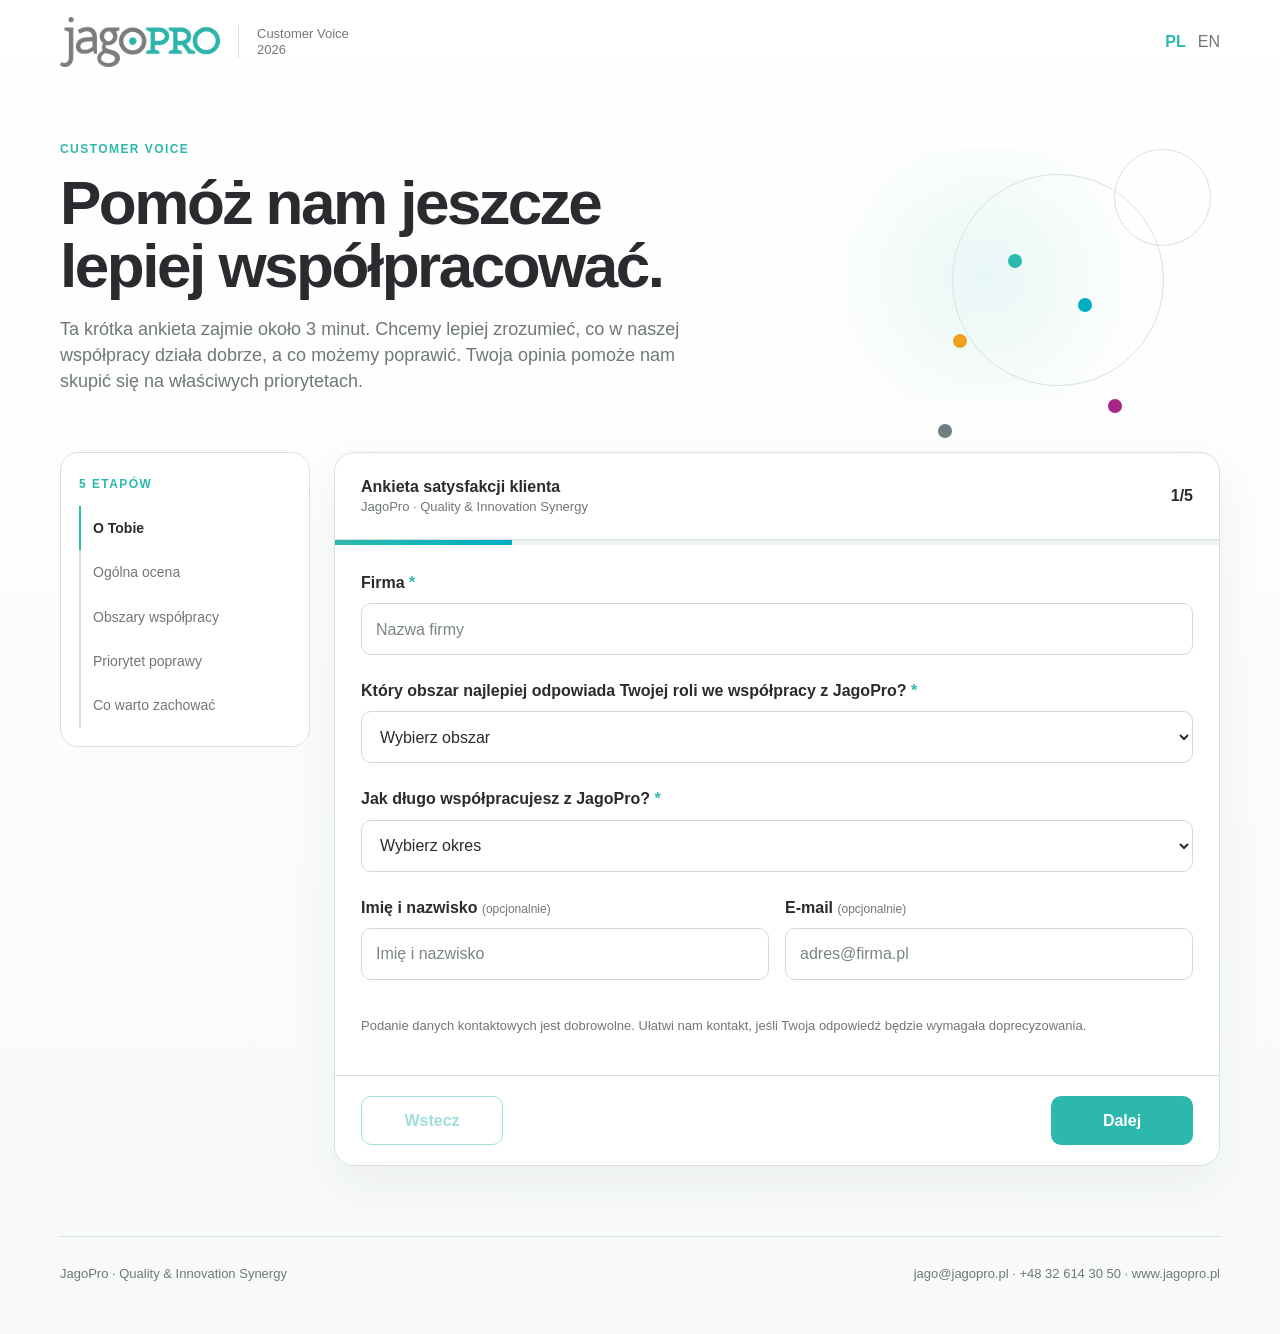
==== pl.html @ 93c405b4 "Refresh Polish survey navigation" ====
<!doctype html>
<html lang="pl">
<head>
  <meta charset="utf-8">
  <meta name="viewport" content="width=device-width,initial-scale=1">
  <meta name="theme-color" content="#ffffff">
  <title>JagoPro — Ankieta satysfakcji klienta</title>
  <link rel="stylesheet" href="assets/styles.css?v=2026.4">
  <link rel="stylesheet" href="assets/refinements.css?v=2026.7">
</head>
<body data-lang="pl">
<header>
  <div class="shell topbar">
    <div class="brand">
      <img class="logo" src="assets/jagopro-logo.png" alt="JagoPro">
      <div class="brandline"></div>
      <div class="brandcopy">Customer Voice<br>2026</div>
    </div>
    <nav class="lang"><a class="active" href="pl.html">PL</a><a href="en.html">EN</a></nav>
  </div>
</header>

<main class="shell">
  <section class="hero">
    <div>
      <span class="eyebrow">Customer Voice</span>
      <h1>Pomóż nam jeszcze lepiej współpracować.</h1>
      <p>Ta krótka ankieta zajmie około 3 minut. Chcemy lepiej zrozumieć, co w naszej współpracy działa dobrze, a co możemy poprawić. Twoja opinia pomoże nam skupić się na właściwych priorytetach.</p>
    </div>
    <div class="molecule"><span class="dot" style="right:42%;top:42%"></span></div>
  </section>

  <section class="survey-layout">
    <aside class="steps">
      <span class="eyebrow">5 etapów</span>
      <ol>
        <li class="active">O Tobie</li>
        <li>Ogólna ocena</li>
        <li>Obszary współpracy</li>
        <li>Priorytet poprawy</li>
        <li>Co warto zachować</li>
      </ol>
    </aside>

    <div class="card">
      <div id="form-body-wrap">
        <div class="card-head">
          <div><b>Ankieta satysfakcji klienta</b><div class="hint">JagoPro · Quality &amp; Innovation Synergy</div></div>
          <b id="step-count">1/5</b>
        </div>
        <div class="progress"><span id="progress-fill"></span></div>

        <form id="feedback-form">
          <div class="form-body">
            <section class="section active">
              <div class="question">
                <label class="q-label" for="company">Firma <span class="required">*</span></label>
                <input id="company" name="company" type="text" autocomplete="organization" placeholder="Nazwa firmy" required>
              </div>
              <div class="question">
                <label class="q-label" for="role">Który obszar najlepiej odpowiada Twojej roli we współpracy z JagoPro? <span class="required">*</span></label>
                <select id="role" name="role" required>
                  <option value="">Wybierz obszar</option>
                  <option value="procurement">Zakupy</option>
                  <option value="rd">R&amp;D / Rozwój produktu</option>
                  <option value="quality">Jakość / Regulatory</option>
                  <option value="supply">Łańcuch dostaw / Logistyka</option>
                  <option value="sales">Sprzedaż / Marketing / Marka</option>
                  <option value="management">Zarząd / Kadra zarządzająca</option>
                  <option value="other">Inny obszar</option>
                </select>
              </div>
              <div class="question">
                <label class="q-label" for="cooperation">Jak długo współpracujesz z JagoPro? <span class="required">*</span></label>
                <select id="cooperation" name="cooperation" required>
                  <option value="">Wybierz okres</option>
                  <option value="lt1">Krócej niż rok</option>
                  <option value="1to3">1–3 lata</option>
                  <option value="3to5">3–5 lat</option>
                  <option value="gt5">Ponad 5 lat</option>
                </select>
              </div>
              <div class="grid-2">
                <div class="question">
                  <label class="q-label" for="name">Imię i nazwisko <span class="optional">(opcjonalnie)</span></label>
                  <input id="name" name="name" type="text" autocomplete="name" placeholder="Imię i nazwisko">
                </div>
                <div class="question">
                  <label class="q-label" for="email">E-mail <span class="optional">(opcjonalnie)</span></label>
                  <input id="email" name="email" type="email" autocomplete="email" placeholder="adres@firma.pl">
                </div>
              </div>
              <p class="privacy-note">Podanie danych kontaktowych jest dobrowolne. Ułatwi nam kontakt, jeśli Twoja odpowiedź będzie wymagała doprecyzowania.</p>
            </section>

            <section class="section">
              <div class="question">
                <span class="q-label">Na ile prawdopodobne jest, że polecisz JagoPro jako partnera w zakresie produkcji kontraktowej? <span class="required">*</span></span>
                <div id="nps-grid" class="nps-grid"></div>
                <div class="nps-legend"><span>Zdecydowanie nie</span><span>Zdecydowanie tak</span></div>
              </div>
              <div class="question">
                <label class="q-label" for="nps_reason">Co miało największy wpływ na tę ocenę? <span class="optional">(opcjonalnie)</span></label>
                <textarea id="nps_reason" name="nps_reason" placeholder="Krótka odpowiedź w zupełności wystarczy."></textarea>
              </div>
              <div class="question">
                <span class="q-label">Jak ogólnie oceniasz współpracę z JagoPro? <span class="required">*</span></span>
                <div id="overall-grid" class="scale5 survey-choice-stack"></div>
              </div>
              <div class="question">
                <span class="q-label">Jak JagoPro wypada na tle innych producentów lub dostawców, z którymi współpracujesz? <span class="required">*</span></span>
                <div id="competitor-grid" class="choice-grid survey-choice-stack"></div>
              </div>
            </section>

            <section class="section" data-matrix="true">
              <div class="question">
                <span class="q-label">Jak oceniasz JagoPro w poniższych obszarach? <span class="required">*</span></span>
                <span class="hint matrix-help">Oceń każdy obszar w skali od 5 do 1: 5 oznacza „bardzo dobrze”, 3 „neutralnie”, a 1 „bardzo źle”. Jeśli dany obszar nie dotyczy Twojej współpracy z JagoPro lub nie masz wystarczającego doświadczenia, wybierz „—”.</span>
                <div class="matrix-wrap">
                  <table class="matrix survey-matrix">
                    <thead><tr><th>Obszar</th><th>5</th><th>4</th><th>3</th><th>2</th><th>1</th><th class="matrix-na-head"></th></tr></thead>
                    <tbody id="matrix-body"></tbody>
                  </table>
                </div>
              </div>
            </section>

            <section class="section">
              <div class="question">
                <label class="q-label" for="improvement_priority">Jeśli mielibyśmy poprawić tylko jeden element współpracy, który obszar powinien być naszym priorytetem? <span class="required">*</span></label>
                <select id="improvement_priority" name="improvement_priority" required>
                  <option value="">Wybierz obszar</option>
                  <option value="quality">Jakość i powtarzalność produktów</option>
                  <option value="delivery">Terminowość i przewidywalność realizacji</option>
                  <option value="communication">Szybkość i jakość komunikacji</option>
                  <option value="proactive">Proaktywne informowanie o zmianach i ryzykach</option>
                  <option value="technical">Kompetencje techniczne i jakość doradztwa</option>
                  <option value="flexibility">Elastyczność i szybkość reagowania</option>
                  <option value="development">Współpraca przy rozwoju i wdrażaniu produktów</option>
                  <option value="complaints">Rozwiązywanie problemów i obsługa reklamacji</option>
                  <option value="other">Inny obszar</option>
                </select>
              </div>
              <div class="question">
                <label class="q-label" for="improvement_reason">Co w tym obszarze powinniśmy zrobić lepiej? <span class="optional">(opcjonalnie)</span></label>
                <textarea id="improvement_reason" name="improvement_reason" placeholder="Jeśli możesz, podaj konkretny przykład lub krótko opisz zmianę, która byłaby dla Ciebie najbardziej wartościowa."></textarea>
              </div>
            </section>

            <section class="section">
              <div class="question">
                <label class="q-label" for="keep_comment">Co w naszej współpracy działa szczególnie dobrze i warto to zachować? <span class="optional">(opcjonalnie)</span></label>
                <textarea id="keep_comment" name="keep_comment" placeholder="Co cenisz najbardziej we współpracy z JagoPro?"></textarea>
              </div>
              <div class="question">
                <label class="q-label" for="additional_comment">Czy jest jeszcze coś, czym chcesz się z nami podzielić? <span class="optional">(opcjonalnie)</span></label>
                <textarea id="additional_comment" name="additional_comment" placeholder="Dodatkowa uwaga, sugestia lub kontekst dotyczący współpracy z JagoPro."></textarea>
              </div>
            </section>
          </div>

          <div id="validation" class="validation"></div>
          <div class="form-actions">
            <button id="prev-btn" class="btn btn-secondary" type="button">Wstecz</button>
            <button id="next-btn" class="btn btn-primary" type="button">Dalej</button>
          </div>
        </form>
      </div>

      <div id="success" class="success"><div><div class="success-mark">✓</div><h2>Dziękujemy za poświęcony czas.</h2><p>Twoja opinia pomoże nam jeszcze lepiej odpowiadać na potrzeby klientów.</p></div></div>
    </div>
  </section>
</main>

<footer class="shell footer"><span>JagoPro · Quality &amp; Innovation Synergy</span><span>jago@jagopro.pl · +48 32 614 30 50 · www.jagopro.pl</span></footer>

<script>
document.getElementById('nps-grid').innerHTML=[...Array(11).keys()].map(v=>`<div class="nps-option"><input id="nps${v}" type="radio" name="nps" value="${v}" ${v===0?'required':''}><label for="nps${v}">${v}</label></div>`).join('');
const overallLabels={5:'bardzo dobrze',4:'raczej dobrze',3:'neutralnie',2:'raczej źle',1:'bardzo źle'};
document.getElementById('overall-grid').innerHTML=[5,4,3,2,1].map((v,i)=>`<div class="choice"><input id="overall${v}" type="radio" name="overall" value="${v}" ${i===0?'required':''}><label for="overall${v}">${v} · ${overallLabels[v]}</label></div>`).join('');
const ds=[['quality','Jakość i powtarzalność produktów'],['delivery','Terminowość i przewidywalność realizacji'],['communication','Szybkość i jakość komunikacji'],['proactive','Proaktywne informowanie o zmianach i ryzykach'],['technical','Kompetencje techniczne i jakość doradztwa'],['flexibility','Elastyczność i szybkość reagowania'],['development','Współpraca przy rozwoju i wdrażaniu produktów'],['complaints','Rozwiązywanie problemów i obsługa reklamacji']];
document.getElementById('matrix-body').innerHTML=ds.map(([k,l])=>`<tr><td>${l}</td>${[5,4,3,2,1,'na'].map(v=>`<td class="${v==='na'?'matrix-na-cell':''}"><input class="matrix-radio" id="${k}-${v}" type="radio" name="${k}" value="${v}"><label for="${k}-${v}" ${v==='na'?'title="Nie mogę ocenić"':''}>${v==='na'?'—':v}</label></td>`).join('')}</tr>`).join('');
const cp=[['5','Zdecydowanie lepiej'],['4','Raczej lepiej'],['3','Porównywalnie'],['2','Raczej gorzej'],['1','Zdecydowanie gorzej'],['na','Nie mogę rzetelnie porównać']];
document.getElementById('competitor-grid').innerHTML=cp.map(([v,l],i)=>`<div class="choice ${v==='na'?'neutral-choice':''}"><input id="cmp${v}" type="radio" name="competitor" value="${v}" ${i===0?'required':''}><label for="cmp${v}">${l}</label></div>`).join('');
</script>
<script src="assets/config.js?v=2026.4"></script>
<script src="assets/survey.js?v=2026.10"></script>
</body>
</html>
---- assets/styles.css ----
:root{--t:#2db8ad;--c:#00aec4;--g:#2a2b2e;--m:#70767a;--l:#d7e2e0;--bg:#f7faf9;--w:#fff;--red:#c84c4c;--amber:#c58b24}*{box-sizing:border-box}body{margin:0;font-family:Aptos,"Segoe UI",Arial,sans-serif;color:var(--g);background:linear-gradient(180deg,#fff 0,#f7faf9 100%);line-height:1.45}.shell{width:min(1160px,calc(100% - 40px));margin:auto}.topbar,.admin-top .topbar{height:84px;display:flex;align-items:center;justify-content:space-between}.brand{display:flex;align-items:center;gap:18px}.logo{width:160px;height:auto}.brandline{width:1px;height:32px;background:var(--l)}.brandcopy{font-size:13px;color:var(--m);line-height:1.2}.lang a,.toolbar button,.toolbar select,.btn{font:inherit}.lang a{color:var(--m);text-decoration:none;margin-left:12px}.lang a.active{color:var(--t);font-weight:700}.hero{padding:52px 0 28px;display:grid;grid-template-columns:1.15fr .85fr;gap:52px;align-items:center}.eyebrow{font-size:12px;letter-spacing:.12em;text-transform:uppercase;font-weight:700;color:var(--t)}h1{font-size:clamp(36px,5vw,62px);line-height:1.02;margin:12px 0 18px;letter-spacing:-.04em}h2{font-size:28px;margin:0 0 10px}h3{margin:0;font-size:18px}.hero p,.analytics-head p{font-size:18px;color:var(--m);max-width:700px}.molecule{min-height:250px;position:relative;background:radial-gradient(circle at 50% 50%,rgba(45,184,173,.1),transparent 58%)}.molecule:before,.molecule:after{content:"";position:absolute;border:1px solid var(--l);border-radius:50%}.molecule:before{width:210px;height:210px;right:12%;top:10%}.molecule:after{width:95px;height:95px;right:2%;top:0}.dot{position:absolute;width:14px;height:14px;border-radius:50%;background:var(--t);box-shadow:70px 44px 0 var(--c),-55px 80px 0 #f1a01e,100px 145px 0 #a72587,-70px 170px 0 #6e7f82}.survey-layout{display:grid;grid-template-columns:250px 1fr;gap:24px;align-items:start;padding:12px 0 70px}.steps{position:sticky;top:20px;background:#fff;border:1px solid var(--l);border-radius:18px;padding:18px}.steps ol{list-style:none;padding:0;margin:12px 0 0}.steps li{padding:12px;border-left:2px solid var(--l);color:var(--m);font-size:14px}.steps li.active{border-color:var(--t);color:var(--g);font-weight:700}.steps li.done{color:var(--t)}.card{background:#fff;border:1px solid var(--l);border-radius:20px;box-shadow:0 18px 50px rgba(42,43,46,.06);overflow:hidden}.card-head{padding:22px 26px;border-bottom:1px solid var(--l);display:flex;align-items:center;justify-content:space-between}.progress{height:5px;background:#edf2f1}.progress span{display:block;height:100%;background:linear-gradient(90deg,var(--t),var(--c));transition:.25s}.form-body{padding:26px}.section{display:none}.section.active{display:block}.question{margin:0 0 24px}.q-label{display:block;font-weight:700;margin-bottom:9px}.hint,.privacy-note{display:block;color:var(--m);font-size:13px}.required{color:var(--t)}input[type=text],input[type=email],select,textarea{width:100%;padding:13px 14px;border:1px solid #cfdad8;border-radius:10px;background:#fff;color:var(--g);font:inherit}textarea{min-height:105px;resize:vertical}input:focus,select:focus,textarea:focus{outline:2px solid rgba(45,184,173,.18);border-color:var(--t)}.choice-grid,.scale5{display:grid;grid-template-columns:repeat(2,minmax(0,1fr));gap:9px}.choice input,.nps-option input,.matrix-radio{position:absolute;opacity:0;pointer-events:none}.choice label,.nps-option label{display:block;border:1px solid var(--l);border-radius:10px;padding:11px 12px;cursor:pointer}.choice input:checked+label,.nps-option input:checked+label{border-color:var(--t);background:#effaf8;color:#176b65;font-weight:700}.nps-grid{display:grid;grid-template-columns:repeat(11,1fr);gap:6px}.nps-option label{text-align:center;padding:10px 3px}.nps-legend{display:flex;justify-content:space-between;color:var(--m);font-size:12px;margin-top:7px}.matrix-wrap{overflow-x:auto;border:1px solid var(--l);border-radius:12px}.matrix{width:100%;border-collapse:collapse;min-width:700px}.matrix th,.matrix td{border-bottom:1px solid #e8efee;padding:10px;text-align:center}.matrix th:first-child,.matrix td:first-child{text-align:left}.matrix tr:last-child td{border-bottom:0}.matrix-radio+label{display:inline-grid;place-items:center;width:34px;height:34px;border-radius:50%;border:1px solid var(--l);cursor:pointer}.matrix-radio:checked+label{background:var(--t);border-color:var(--t);color:#fff}.form-actions{display:flex;justify-content:space-between;padding:20px 26px;border-top:1px solid var(--l)}.btn{border:0;border-radius:10px;padding:12px 20px;cursor:pointer}.btn-primary{background:var(--t);color:#fff;font-weight:700}.btn-secondary{background:#f1f5f4;color:var(--g)}.btn:disabled{opacity:.45;cursor:not-allowed}.validation{display:none;margin:0 26px 16px;color:#9d3131;background:#fff1f1;padding:10px 12px;border-radius:9px}.validation.show{display:block}.success{display:none;min-height:420px;place-items:center;text-align:center;padding:30px}.success.active{display:grid}.success-mark{width:58px;height:58px;border-radius:50%;display:grid;place-items:center;background:#e6f8f5;color:var(--t);font-size:30px;font-weight:700;margin:0 auto 15px}.grid-2{display:grid;grid-template-columns:1fr 1fr;gap:16px}.footer{display:flex;justify-content:space-between;color:var(--m);font-size:13px;padding:28px 0 50px;border-top:1px solid var(--l)}.admin-body{background:#f4f7f6}.admin-top{background:#fff;border-bottom:1px solid var(--l)}.admin-badge{font-size:11px;letter-spacing:.1em;color:var(--m);border:1px solid var(--l);padding:7px 9px;border-radius:999px}.analytics-main{padding:34px 0 60px}.analytics-head{display:flex;justify-content:space-between;gap:24px;align-items:end}.analytics-head h1{font-size:44px;margin:8px 0}.toolbar{display:flex;gap:8px;flex-wrap:wrap}.toolbar button,.toolbar select{border:1px solid var(--l);background:#fff;padding:10px 12px;border-radius:9px;color:var(--g)}.demo-strip{margin:20px 0 14px;background:#eaf8f6;border:1px solid #c7ebe6;padding:11px 14px;border-radius:10px;display:flex;justify-content:space-between;color:#35605c;font-size:13px}.kpi-grid{display:grid;grid-template-columns:repeat(4,1fr);gap:14px}.panel{background:#fff;border:1px solid var(--l);border-radius:15px;overflow:hidden}.kpi{padding:18px}.kpi-label,.kpi-sub{color:var(--m);font-size:12px}.kpi-value{font-size:36px;font-weight:700;margin:4px 0}.analytics-grid,.full-grid{display:grid;grid-template-columns:1.35fr .65fr;gap:14px;margin-top:14px}.full-grid{grid-template-columns:1fr 1fr}.panel-head{padding:15px 17px;border-bottom:1px solid var(--l);display:flex;justify-content:space-between;gap:12px}.panel-head span{font-size:11px;color:var(--m)}.panel-body{padding:16px}.driver-row{display:grid;grid-template-columns:minmax(170px,1.6fr) 2fr 45px 70px;gap:10px;align-items:center;margin:11px 0;font-size:13px}.bar{height:7px;background:#edf2f1;border-radius:99px;overflow:hidden}.bar span{display:block;height:100%;background:var(--t)}.driver-score{font-weight:700}.priority{font-size:11px;color:#55706d}.priority.medium{color:#9c6a15}.priority.high{color:#a13b3b;font-weight:700}.nps-stack{display:grid;grid-template-columns:var(--detractors,33%) var(--passives,34%) var(--promoters,33%);height:36px;border-radius:9px;overflow:hidden;color:#fff;font-size:11px;font-weight:700;text-align:center;line-height:36px}.nps-d{background:#c65a5a}.nps-p{background:#9aa5a3}.nps-r{background:var(--t)}.nps-legend-admin{display:flex;justify-content:space-between;font-size:10px;color:var(--m);margin:7px 0 18px}.role-row,.alert-top,.comment-top{display:flex;align-items:center;gap:9px}.role-row{padding:9px 0;border-bottom:1px solid #edf2f1}.role-row span{flex:1}.role-row small{color:var(--m)}.alert-item,.comment-item{padding:11px 0;border-bottom:1px solid #edf2f1}.alert-item p,.comment-item p,.action-item p{margin:5px 0 0;color:#5c6664;font-size:13px}.tag{font-size:10px;padding:3px 6px;border-radius:999px}.tag.red{background:#fff0f0;color:#a13b3b}.tag.gray{background:#f0f3f2;color:#66716f}.action-item{display:grid;grid-template-columns:38px 1fr auto;gap:12px;padding:12px 0;border-bottom:1px solid #edf2f1}.action-num{color:var(--t);font-weight:700}.action-impact{font-size:10px;color:var(--m)}.empty{color:var(--m);font-size:13px;padding:10px 0}@media(max-width:850px){.hero,.survey-layout,.analytics-grid,.full-grid{grid-template-columns:1fr}.molecule{display:none}.steps{position:static}.steps ol{display:flex;overflow:auto}.steps li{min-width:max-content;border-left:0;border-bottom:2px solid var(--l)}.kpi-grid{grid-template-columns:repeat(2,1fr)}.analytics-head{align-items:flex-start;flex-direction:column}.driver-row{grid-template-columns:1.6fr 1fr 40px}.priority{display:none}}@media(max-width:560px){.shell{width:min(100% - 24px,1160px)}.topbar{height:70px}.logo{width:128px}.brandcopy,.brandline{display:none}.hero{padding-top:28px}.choice-grid,.scale5,.grid-2{grid-template-columns:1fr}.nps-grid{grid-template-columns:repeat(6,1fr)}.form-body{padding:20px 16px}.form-actions{padding:16px}.kpi-grid{grid-template-columns:1fr 1fr}.footer{flex-direction:column;gap:8px}.toolbar{width:100%}.toolbar>*{flex:1}.demo-strip{gap:10px;flex-direction:column}}
---- assets/refinements.css ----
/* Survey refinements — Customer Voice 2026.7 */
input[type="text"],
input[type="email"],
select{
  min-height:52px;
}

input[type="text"],
input[type="email"]{
  appearance:none;
  -webkit-appearance:none;
}

input::placeholder,
textarea::placeholder{
  color:#7b8583;
  opacity:1;
}

.survey-choice-stack{
  grid-template-columns:1fr !important;
  gap:9px;
}

.survey-choice-stack .choice label{
  min-height:48px;
  display:flex;
  align-items:center;
  padding:12px 14px;
}

.neutral-choice{
  margin-top:8px;
  padding-top:10px;
  border-top:1px solid #e8efee;
}

.neutral-choice label{
  background:#fafcfc;
  color:#586462;
}

.matrix-help{
  margin-bottom:12px;
  max-width:100%;
  line-height:1.5;
}

.survey-matrix{
  width:100%;
  min-width:760px;
  table-layout:fixed;
}

.survey-matrix th,
.survey-matrix td{
  vertical-align:middle;
}

.survey-matrix th:first-child,
.survey-matrix td:first-child{
  width:47%;
}

.survey-matrix th:nth-child(n+2):nth-child(-n+6),
.survey-matrix td:nth-child(n+2):nth-child(-n+6){
  width:7.4%;
}

.survey-matrix th:last-child,
.survey-matrix td:last-child{
  width:16%;
}

.matrix-na-head{
  font-size:12px;
  line-height:1.2;
  white-space:normal;
}

.matrix-na-cell .matrix-radio + label{
  width:34px;
  min-width:34px;
  height:34px;
  padding:0;
  border-radius:50%;
  font-size:14px;
}

.optional{
  color:var(--m);
  font-size:12px;
  font-weight:400;
}

@media(max-width:560px){
  .survey-choice-stack .choice label{
    min-height:50px;
  }
}
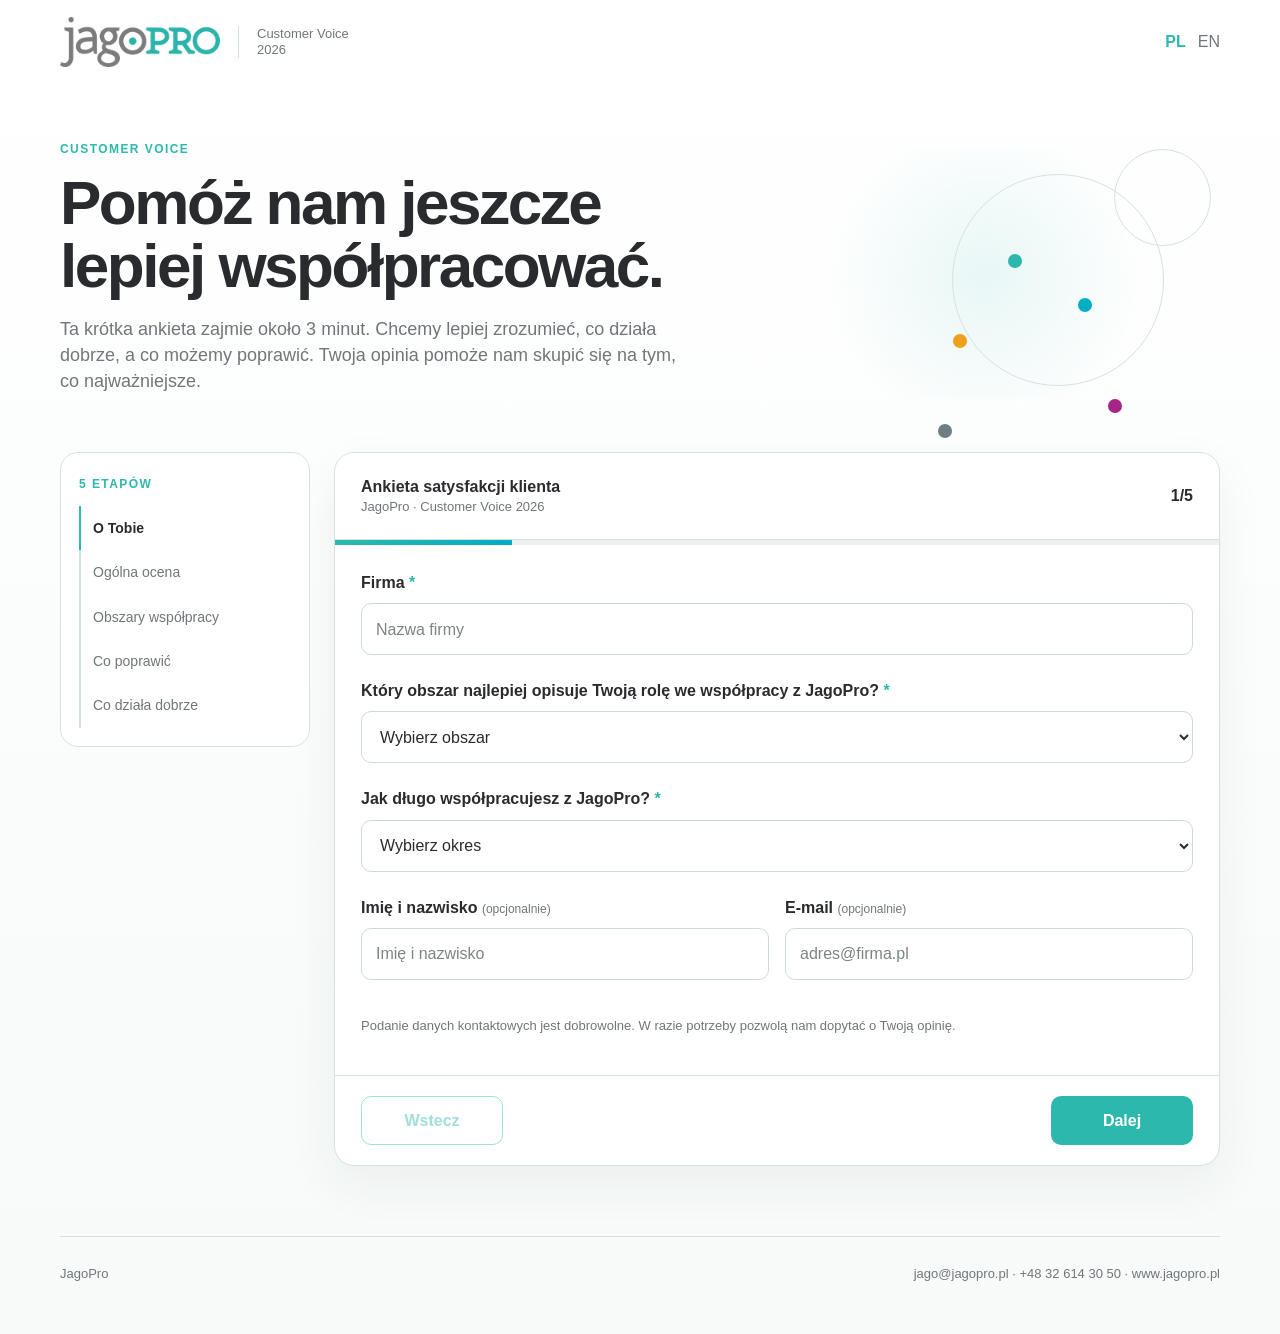
==== commit c4ce85d2: "Load fixed survey copy on Polish page" ====
--- a/pl.html
+++ b/pl.html
@@ -185,6 +185,7 @@
 document.getElementById('competitor-grid').innerHTML=cp.map(([v,l],i)=>`<div class="choice ${v==='na'?'neutral-choice':''}"><input id="cmp${v}" type="radio" name="competitor" value="${v}" ${i===0?'required':''}><label for="cmp${v}">${l}</label></div>`).join('');
 </script>
 <script src="assets/config.js?v=2026.4"></script>
-<script src="assets/survey.js?v=2026.10"></script>
+<script src="assets/survey.js?v=2026.11"></script>
+<script src="assets/copy.js?v=2026.12"></script>
 </body>
 </html>
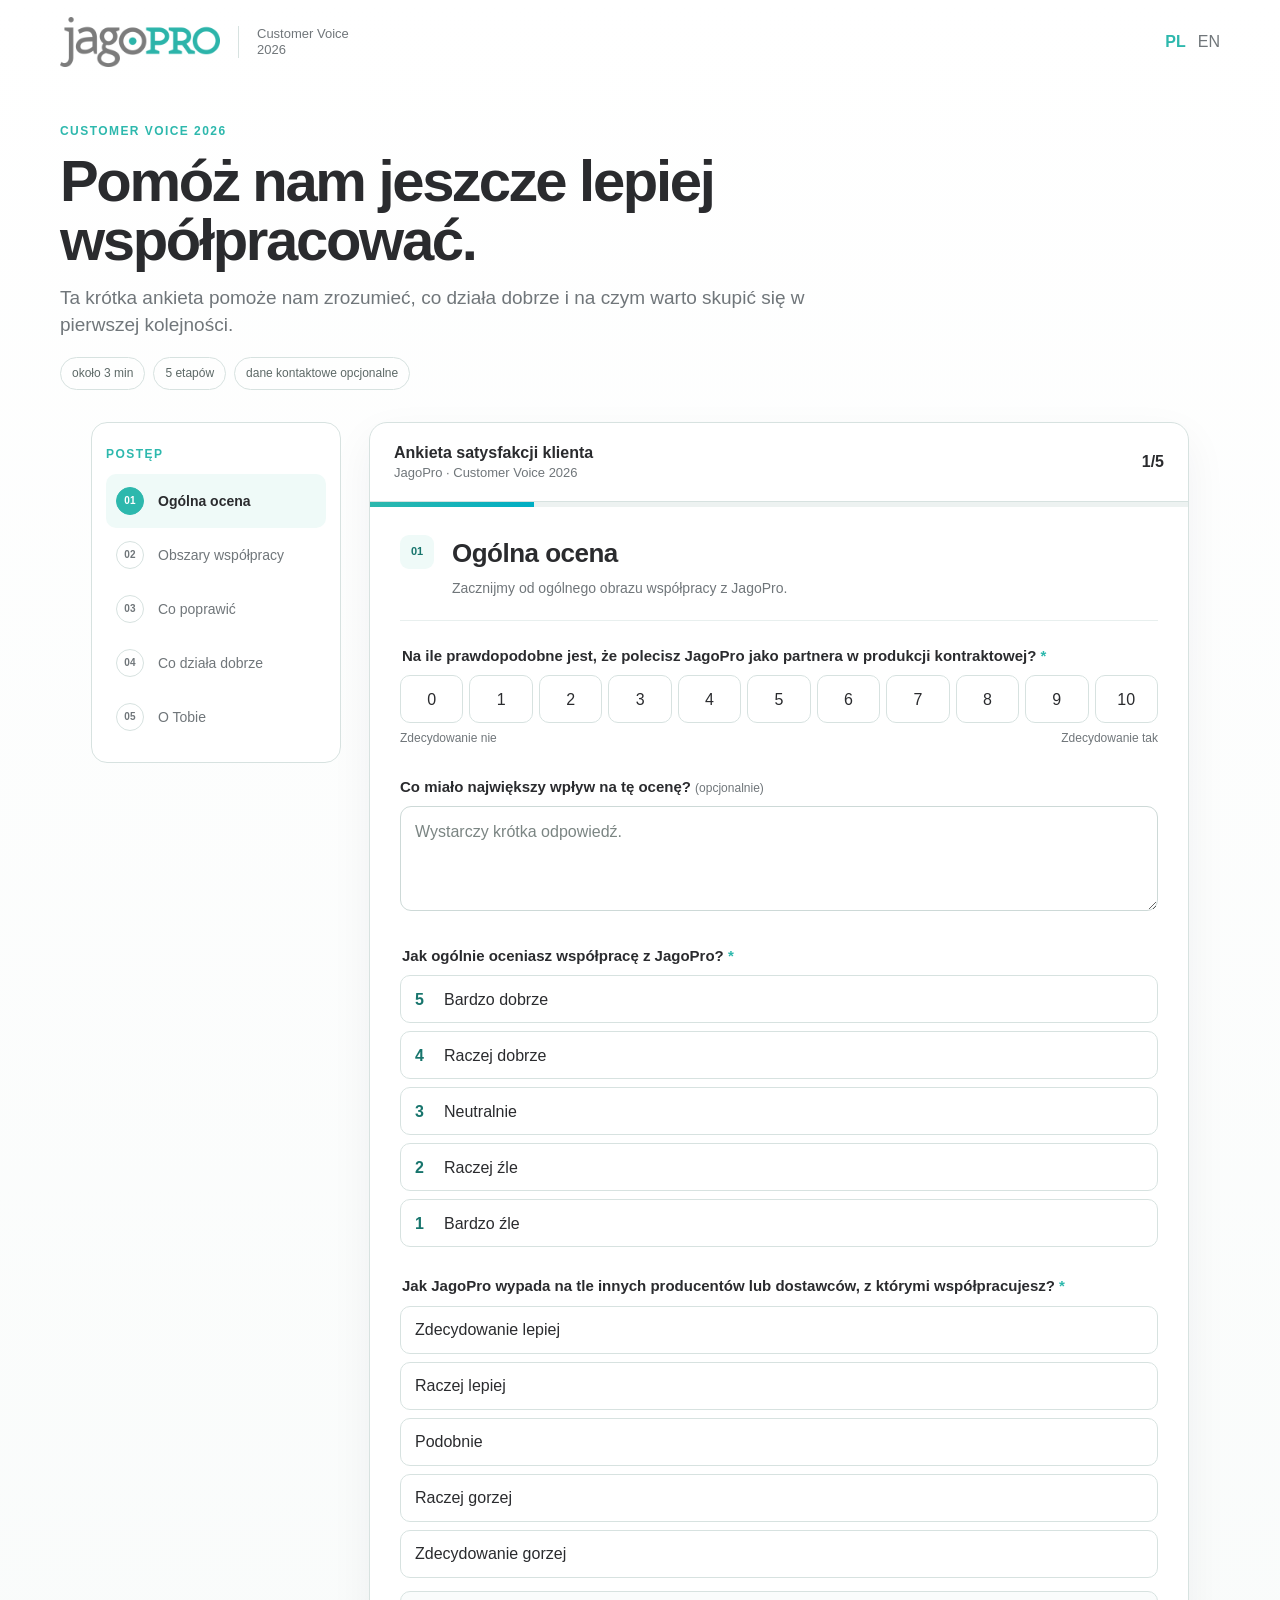
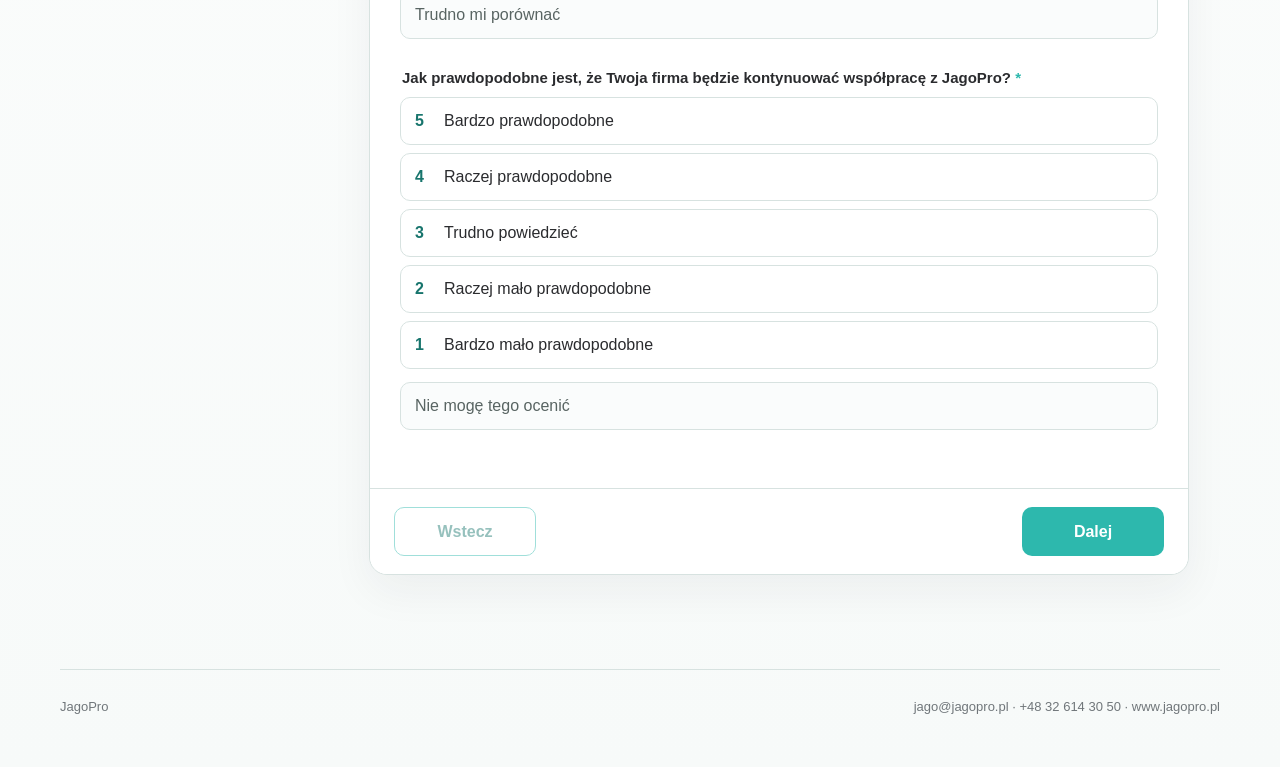
==== commit 34f2f807: "Build Customer Voice 2.0" ====
--- a/pl.html
+++ b/pl.html
@@ -2,11 +2,11 @@
 <html lang="pl">
 <head>
   <meta charset="utf-8">
-  <meta name="viewport" content="width=device-width,initial-scale=1">
+  <meta name="viewport" content="width=device-width,initial-scale=1,viewport-fit=cover">
   <meta name="theme-color" content="#ffffff">
-  <title>JagoPro — Ankieta satysfakcji klienta</title>
-  <link rel="stylesheet" href="assets/styles.css?v=2026.4">
-  <link rel="stylesheet" href="assets/refinements.css?v=2026.7">
+  <title>JagoPro — Customer Voice 2026</title>
+  <link rel="stylesheet" href="assets/styles.css?v=2.0">
+  <link rel="stylesheet" href="assets/survey-v2.css?v=2.0">
 </head>
 <body data-lang="pl">
 <header>
@@ -16,176 +16,254 @@
       <div class="brandline"></div>
       <div class="brandcopy">Customer Voice<br>2026</div>
     </div>
-    <nav class="lang"><a class="active" href="pl.html">PL</a><a href="en.html">EN</a></nav>
+    <nav class="lang" aria-label="Wybór języka"><a class="active" href="pl.html" aria-current="page">PL</a><a href="en.html">EN</a></nav>
   </div>
 </header>
 
-<main class="shell">
-  <section class="hero">
-    <div>
-      <span class="eyebrow">Customer Voice</span>
-      <h1>Pomóż nam jeszcze lepiej współpracować.</h1>
-      <p>Ta krótka ankieta zajmie około 3 minut. Chcemy lepiej zrozumieć, co w naszej współpracy działa dobrze, a co możemy poprawić. Twoja opinia pomoże nam skupić się na właściwych priorytetach.</p>
-    </div>
-    <div class="molecule"><span class="dot" style="right:42%;top:42%"></span></div>
+<main class="shell survey-page">
+  <section class="survey-hero">
+    <span class="eyebrow">Customer Voice 2026</span>
+    <h1>Pomóż nam jeszcze lepiej współpracować.</h1>
+    <p>Ta krótka ankieta pomoże nam zrozumieć, co działa dobrze i na czym warto skupić się w pierwszej kolejności.</p>
+    <div class="survey-meta" aria-label="Informacje o ankiecie">
+      <span>około 3 min</span><span>5 etapów</span><span>dane kontaktowe opcjonalne</span>
+    </div>
   </section>
 
-  <section class="survey-layout">
-    <aside class="steps">
-      <span class="eyebrow">5 etapów</span>
+  <section class="survey-layout survey-layout-v2">
+    <aside class="steps steps-v2" aria-label="Etapy ankiety">
+      <span class="eyebrow">Postęp</span>
       <ol>
-        <li class="active">O Tobie</li>
-        <li>Ogólna ocena</li>
-        <li>Obszary współpracy</li>
-        <li>Priorytet poprawy</li>
-        <li>Co warto zachować</li>
+        <li><button type="button" class="step-button active" data-step="0"><span class="step-number">01</span><span>Ogólna ocena</span></button></li>
+        <li><button type="button" class="step-button" data-step="1" disabled><span class="step-number">02</span><span>Obszary współpracy</span></button></li>
+        <li><button type="button" class="step-button" data-step="2" disabled><span class="step-number">03</span><span>Co poprawić</span></button></li>
+        <li><button type="button" class="step-button" data-step="3" disabled><span class="step-number">04</span><span>Co działa dobrze</span></button></li>
+        <li><button type="button" class="step-button" data-step="4" disabled><span class="step-number">05</span><span>O Tobie</span></button></li>
       </ol>
     </aside>
 
-    <div class="card">
+    <div class="mobile-stepbar" aria-live="polite">
+      <div><span id="mobile-step-count">1 z 5</span><strong id="mobile-step-title">Ogólna ocena</strong></div>
+      <div class="mobile-dots" aria-hidden="true"><i class="active"></i><i></i><i></i><i></i><i></i></div>
+    </div>
+
+    <div class="card survey-card-v2">
       <div id="form-body-wrap">
-        <div class="card-head">
-          <div><b>Ankieta satysfakcji klienta</b><div class="hint">JagoPro · Quality &amp; Innovation Synergy</div></div>
+        <div class="card-head card-head-v2">
+          <div><b>Ankieta satysfakcji klienta</b><div class="hint">JagoPro · Customer Voice 2026</div></div>
           <b id="step-count">1/5</b>
         </div>
-        <div class="progress"><span id="progress-fill"></span></div>
-
-        <form id="feedback-form">
-          <div class="form-body">
-            <section class="section active">
+        <div class="progress" aria-hidden="true"><span id="progress-fill"></span></div>
+
+        <form id="feedback-form" novalidate>
+          <div class="form-body form-body-v2">
+            <section class="section active" data-title="Ogólna ocena">
+              <div class="section-heading">
+                <span class="section-kicker">01</span>
+                <div><h2>Ogólna ocena</h2><p>Zacznijmy od ogólnego obrazu współpracy z JagoPro.</p></div>
+              </div>
+
+              <fieldset class="question question-fieldset" data-required-group="nps">
+                <legend class="q-label">Na ile prawdopodobne jest, że polecisz JagoPro jako partnera w produkcji kontraktowej? <span class="required">*</span></legend>
+                <div class="nps-grid nps-grid-v2">
+                  <label><input type="radio" name="nps" value="0"><span>0</span></label>
+                  <label><input type="radio" name="nps" value="1"><span>1</span></label>
+                  <label><input type="radio" name="nps" value="2"><span>2</span></label>
+                  <label><input type="radio" name="nps" value="3"><span>3</span></label>
+                  <label><input type="radio" name="nps" value="4"><span>4</span></label>
+                  <label><input type="radio" name="nps" value="5"><span>5</span></label>
+                  <label><input type="radio" name="nps" value="6"><span>6</span></label>
+                  <label><input type="radio" name="nps" value="7"><span>7</span></label>
+                  <label><input type="radio" name="nps" value="8"><span>8</span></label>
+                  <label><input type="radio" name="nps" value="9"><span>9</span></label>
+                  <label><input type="radio" name="nps" value="10"><span>10</span></label>
+                </div>
+                <div class="nps-legend"><span>Zdecydowanie nie</span><span>Zdecydowanie tak</span></div>
+              </fieldset>
+
+              <div class="question">
+                <label class="q-label" id="nps-reason-label" for="nps_reason">Co miało największy wpływ na tę ocenę? <span class="optional">(opcjonalnie)</span></label>
+                <textarea id="nps_reason" name="nps_reason" placeholder="Wystarczy krótka odpowiedź."></textarea>
+              </div>
+
+              <fieldset class="question question-fieldset" data-required-group="overall">
+                <legend class="q-label">Jak ogólnie oceniasz współpracę z JagoPro? <span class="required">*</span></legend>
+                <div class="choice-list">
+                  <label><input type="radio" name="overall" value="5"><span><b>5</b> Bardzo dobrze</span></label>
+                  <label><input type="radio" name="overall" value="4"><span><b>4</b> Raczej dobrze</span></label>
+                  <label><input type="radio" name="overall" value="3"><span><b>3</b> Neutralnie</span></label>
+                  <label><input type="radio" name="overall" value="2"><span><b>2</b> Raczej źle</span></label>
+                  <label><input type="radio" name="overall" value="1"><span><b>1</b> Bardzo źle</span></label>
+                </div>
+              </fieldset>
+
+              <fieldset class="question question-fieldset" data-required-group="competitor">
+                <legend class="q-label">Jak JagoPro wypada na tle innych producentów lub dostawców, z którymi współpracujesz? <span class="required">*</span></legend>
+                <div class="choice-list">
+                  <label><input type="radio" name="competitor" value="5"><span>Zdecydowanie lepiej</span></label>
+                  <label><input type="radio" name="competitor" value="4"><span>Raczej lepiej</span></label>
+                  <label><input type="radio" name="competitor" value="3"><span>Podobnie</span></label>
+                  <label><input type="radio" name="competitor" value="2"><span>Raczej gorzej</span></label>
+                  <label><input type="radio" name="competitor" value="1"><span>Zdecydowanie gorzej</span></label>
+                  <label class="neutral-choice-v2"><input type="radio" name="competitor" value="na"><span>Trudno mi porównać</span></label>
+                </div>
+              </fieldset>
+
+              <fieldset class="question question-fieldset" data-required-group="future_relationship">
+                <legend class="q-label">Jak prawdopodobne jest, że Twoja firma będzie kontynuować współpracę z JagoPro? <span class="required">*</span></legend>
+                <div class="choice-list compact-choice-list">
+                  <label><input type="radio" name="future_relationship" value="5"><span><b>5</b> Bardzo prawdopodobne</span></label>
+                  <label><input type="radio" name="future_relationship" value="4"><span><b>4</b> Raczej prawdopodobne</span></label>
+                  <label><input type="radio" name="future_relationship" value="3"><span><b>3</b> Trudno powiedzieć</span></label>
+                  <label><input type="radio" name="future_relationship" value="2"><span><b>2</b> Raczej mało prawdopodobne</span></label>
+                  <label><input type="radio" name="future_relationship" value="1"><span><b>1</b> Bardzo mało prawdopodobne</span></label>
+                  <label class="neutral-choice-v2"><input type="radio" name="future_relationship" value="na"><span>Nie mogę tego ocenić</span></label>
+                </div>
+              </fieldset>
+            </section>
+
+            <section class="section" data-title="Obszary współpracy">
+              <div class="section-heading">
+                <span class="section-kicker">02</span>
+                <div><h2>Obszary współpracy</h2><p>Oceń każdy obszar osobno. Jeśli nie dotyczy Twojej współpracy z JagoPro, wybierz „—”.</p></div>
+              </div>
+              <div class="scale-key"><span><b>5</b> bardzo dobrze</span><span><b>3</b> neutralnie</span><span><b>1</b> bardzo źle</span><span><b>—</b> trudno ocenić</span></div>
+
+              <div class="driver-grid">
+                <fieldset class="driver-card" data-required-group="quality"><legend>Jakość produktu</legend><div class="rating-row">
+                  <label><input type="radio" name="quality" value="5"><span>5</span></label><label><input type="radio" name="quality" value="4"><span>4</span></label><label><input type="radio" name="quality" value="3"><span>3</span></label><label><input type="radio" name="quality" value="2"><span>2</span></label><label><input type="radio" name="quality" value="1"><span>1</span></label><label class="na"><input type="radio" name="quality" value="na"><span>—</span></label>
+                </div></fieldset>
+                <fieldset class="driver-card" data-required-group="delivery"><legend>Niezawodność realizacji dostaw</legend><div class="rating-row">
+                  <label><input type="radio" name="delivery" value="5"><span>5</span></label><label><input type="radio" name="delivery" value="4"><span>4</span></label><label><input type="radio" name="delivery" value="3"><span>3</span></label><label><input type="radio" name="delivery" value="2"><span>2</span></label><label><input type="radio" name="delivery" value="1"><span>1</span></label><label class="na"><input type="radio" name="delivery" value="na"><span>—</span></label>
+                </div></fieldset>
+                <fieldset class="driver-card" data-required-group="communication"><legend>Jakość komunikacji</legend><div class="rating-row">
+                  <label><input type="radio" name="communication" value="5"><span>5</span></label><label><input type="radio" name="communication" value="4"><span>4</span></label><label><input type="radio" name="communication" value="3"><span>3</span></label><label><input type="radio" name="communication" value="2"><span>2</span></label><label><input type="radio" name="communication" value="1"><span>1</span></label><label class="na"><input type="radio" name="communication" value="na"><span>—</span></label>
+                </div></fieldset>
+                <fieldset class="driver-card" data-required-group="proactive"><legend>Informowanie o zmianach i ryzykach</legend><div class="rating-row">
+                  <label><input type="radio" name="proactive" value="5"><span>5</span></label><label><input type="radio" name="proactive" value="4"><span>4</span></label><label><input type="radio" name="proactive" value="3"><span>3</span></label><label><input type="radio" name="proactive" value="2"><span>2</span></label><label><input type="radio" name="proactive" value="1"><span>1</span></label><label class="na"><input type="radio" name="proactive" value="na"><span>—</span></label>
+                </div></fieldset>
+                <fieldset class="driver-card" data-required-group="technical"><legend>Wsparcie techniczne</legend><div class="rating-row">
+                  <label><input type="radio" name="technical" value="5"><span>5</span></label><label><input type="radio" name="technical" value="4"><span>4</span></label><label><input type="radio" name="technical" value="3"><span>3</span></label><label><input type="radio" name="technical" value="2"><span>2</span></label><label><input type="radio" name="technical" value="1"><span>1</span></label><label class="na"><input type="radio" name="technical" value="na"><span>—</span></label>
+                </div></fieldset>
+                <fieldset class="driver-card" data-required-group="flexibility"><legend>Elastyczność we współpracy</legend><div class="rating-row">
+                  <label><input type="radio" name="flexibility" value="5"><span>5</span></label><label><input type="radio" name="flexibility" value="4"><span>4</span></label><label><input type="radio" name="flexibility" value="3"><span>3</span></label><label><input type="radio" name="flexibility" value="2"><span>2</span></label><label><input type="radio" name="flexibility" value="1"><span>1</span></label><label class="na"><input type="radio" name="flexibility" value="na"><span>—</span></label>
+                </div></fieldset>
+                <fieldset class="driver-card" data-required-group="development"><legend>Wsparcie w rozwoju i wdrażaniu produktów</legend><div class="rating-row">
+                  <label><input type="radio" name="development" value="5"><span>5</span></label><label><input type="radio" name="development" value="4"><span>4</span></label><label><input type="radio" name="development" value="3"><span>3</span></label><label><input type="radio" name="development" value="2"><span>2</span></label><label><input type="radio" name="development" value="1"><span>1</span></label><label class="na"><input type="radio" name="development" value="na"><span>—</span></label>
+                </div></fieldset>
+                <fieldset class="driver-card" data-required-group="complaints"><legend>Rozwiązywanie problemów i reklamacji</legend><div class="rating-row">
+                  <label><input type="radio" name="complaints" value="5"><span>5</span></label><label><input type="radio" name="complaints" value="4"><span>4</span></label><label><input type="radio" name="complaints" value="3"><span>3</span></label><label><input type="radio" name="complaints" value="2"><span>2</span></label><label><input type="radio" name="complaints" value="1"><span>1</span></label><label class="na"><input type="radio" name="complaints" value="na"><span>—</span></label>
+                </div></fieldset>
+              </div>
+            </section>
+
+            <section class="section" data-title="Co poprawić">
+              <div class="section-heading">
+                <span class="section-kicker">03</span>
+                <div><h2>Co poprawić</h2><p>Jeśli mielibyśmy skupić się na jednej rzeczy, chcemy wybrać tę naprawdę ważną.</p></div>
+              </div>
+              <div class="question">
+                <label class="q-label" for="improvement_priority">Na czym powinniśmy skupić się w pierwszej kolejności? <span class="required">*</span></label>
+                <select id="improvement_priority" name="improvement_priority" required>
+                  <option value="">Wybierz obszar</option>
+                  <option value="quality">Jakość produktu</option>
+                  <option value="delivery">Niezawodność realizacji dostaw</option>
+                  <option value="communication">Jakość komunikacji</option>
+                  <option value="proactive">Informowanie o zmianach i ryzykach</option>
+                  <option value="technical">Wsparcie techniczne</option>
+                  <option value="flexibility">Elastyczność we współpracy</option>
+                  <option value="development">Wsparcie w rozwoju i wdrażaniu produktów</option>
+                  <option value="complaints">Rozwiązywanie problemów i reklamacji</option>
+                  <option value="other">Inny obszar</option>
+                  <option value="none">Nie widzę obecnie jednego wyraźnego obszaru wymagającego poprawy</option>
+                </select>
+              </div>
+              <div class="question" id="improvement-reason-wrap">
+                <label class="q-label" for="improvement_reason">Co powinniśmy zrobić lepiej? <span class="optional">(opcjonalnie)</span></label>
+                <textarea id="improvement_reason" name="improvement_reason" placeholder="Jeśli możesz, podaj przykład lub krótko opisz, co powinniśmy zmienić."></textarea>
+              </div>
+            </section>
+
+            <section class="section" data-title="Co działa dobrze">
+              <div class="section-heading">
+                <span class="section-kicker">04</span>
+                <div><h2>Co działa dobrze</h2><p>Nie chcemy poprawiać dobrych rzeczy przy okazji naprawiania innych.</p></div>
+              </div>
+              <div class="question">
+                <label class="q-label" for="keep_comment">Co działa szczególnie dobrze we współpracy z JagoPro i warto to zachować? <span class="optional">(opcjonalnie)</span></label>
+                <textarea id="keep_comment" name="keep_comment" placeholder="Co cenisz najbardziej?"></textarea>
+              </div>
+              <div class="question">
+                <label class="q-label" for="additional_comment">Czy jest jeszcze coś, czym chcesz się z nami podzielić? <span class="optional">(opcjonalnie)</span></label>
+                <textarea id="additional_comment" name="additional_comment" placeholder="Możesz dodać inną uwagę, sugestię lub dodatkowy kontekst."></textarea>
+              </div>
+            </section>
+
+            <section class="section" data-title="O Tobie">
+              <div class="section-heading">
+                <span class="section-kicker">05</span>
+                <div><h2>O Tobie</h2><p>Na koniec kilka informacji, które pomogą nam właściwie odczytać Twoją opinię.</p></div>
+              </div>
               <div class="question">
                 <label class="q-label" for="company">Firma <span class="required">*</span></label>
                 <input id="company" name="company" type="text" autocomplete="organization" placeholder="Nazwa firmy" required>
               </div>
-              <div class="question">
-                <label class="q-label" for="role">Który obszar najlepiej odpowiada Twojej roli we współpracy z JagoPro? <span class="required">*</span></label>
-                <select id="role" name="role" required>
-                  <option value="">Wybierz obszar</option>
-                  <option value="procurement">Zakupy</option>
-                  <option value="rd">R&amp;D / Rozwój produktu</option>
-                  <option value="quality">Jakość / Regulatory</option>
-                  <option value="supply">Łańcuch dostaw / Logistyka</option>
-                  <option value="sales">Sprzedaż / Marketing / Marka</option>
-                  <option value="management">Zarząd / Kadra zarządzająca</option>
-                  <option value="other">Inny obszar</option>
-                </select>
-              </div>
-              <div class="question">
-                <label class="q-label" for="cooperation">Jak długo współpracujesz z JagoPro? <span class="required">*</span></label>
-                <select id="cooperation" name="cooperation" required>
-                  <option value="">Wybierz okres</option>
-                  <option value="lt1">Krócej niż rok</option>
-                  <option value="1to3">1–3 lata</option>
-                  <option value="3to5">3–5 lat</option>
-                  <option value="gt5">Ponad 5 lat</option>
-                </select>
-              </div>
               <div class="grid-2">
                 <div class="question">
-                  <label class="q-label" for="name">Imię i nazwisko <span class="optional">(opcjonalnie)</span></label>
-                  <input id="name" name="name" type="text" autocomplete="name" placeholder="Imię i nazwisko">
+                  <label class="q-label" for="role">Który obszar najlepiej opisuje Twoją rolę we współpracy z JagoPro? <span class="required">*</span></label>
+                  <select id="role" name="role" required>
+                    <option value="">Wybierz obszar</option><option value="procurement">Zakupy</option><option value="rd">R&amp;D / Rozwój produktu</option><option value="quality">Jakość / Regulatory</option><option value="supply">Łańcuch dostaw / Logistyka</option><option value="sales">Sprzedaż / Marketing / Marka</option><option value="management">Zarząd / Kadra zarządzająca</option><option value="other">Inny obszar</option>
+                  </select>
                 </div>
                 <div class="question">
-                  <label class="q-label" for="email">E-mail <span class="optional">(opcjonalnie)</span></label>
-                  <input id="email" name="email" type="email" autocomplete="email" placeholder="adres@firma.pl">
-                </div>
-              </div>
-              <p class="privacy-note">Podanie danych kontaktowych jest dobrowolne. Ułatwi nam kontakt, jeśli Twoja odpowiedź będzie wymagała doprecyzowania.</p>
-            </section>
-
-            <section class="section">
-              <div class="question">
-                <span class="q-label">Na ile prawdopodobne jest, że polecisz JagoPro jako partnera w zakresie produkcji kontraktowej? <span class="required">*</span></span>
-                <div id="nps-grid" class="nps-grid"></div>
-                <div class="nps-legend"><span>Zdecydowanie nie</span><span>Zdecydowanie tak</span></div>
-              </div>
-              <div class="question">
-                <label class="q-label" for="nps_reason">Co miało największy wpływ na tę ocenę? <span class="optional">(opcjonalnie)</span></label>
-                <textarea id="nps_reason" name="nps_reason" placeholder="Krótka odpowiedź w zupełności wystarczy."></textarea>
-              </div>
-              <div class="question">
-                <span class="q-label">Jak ogólnie oceniasz współpracę z JagoPro? <span class="required">*</span></span>
-                <div id="overall-grid" class="scale5 survey-choice-stack"></div>
-              </div>
-              <div class="question">
-                <span class="q-label">Jak JagoPro wypada na tle innych producentów lub dostawców, z którymi współpracujesz? <span class="required">*</span></span>
-                <div id="competitor-grid" class="choice-grid survey-choice-stack"></div>
-              </div>
-            </section>
-
-            <section class="section" data-matrix="true">
-              <div class="question">
-                <span class="q-label">Jak oceniasz JagoPro w poniższych obszarach? <span class="required">*</span></span>
-                <span class="hint matrix-help">Oceń każdy obszar w skali od 5 do 1: 5 oznacza „bardzo dobrze”, 3 „neutralnie”, a 1 „bardzo źle”. Jeśli dany obszar nie dotyczy Twojej współpracy z JagoPro lub nie masz wystarczającego doświadczenia, wybierz „—”.</span>
-                <div class="matrix-wrap">
-                  <table class="matrix survey-matrix">
-                    <thead><tr><th>Obszar</th><th>5</th><th>4</th><th>3</th><th>2</th><th>1</th><th class="matrix-na-head"></th></tr></thead>
-                    <tbody id="matrix-body"></tbody>
-                  </table>
-                </div>
-              </div>
-            </section>
-
-            <section class="section">
-              <div class="question">
-                <label class="q-label" for="improvement_priority">Jeśli mielibyśmy poprawić tylko jeden element współpracy, który obszar powinien być naszym priorytetem? <span class="required">*</span></label>
-                <select id="improvement_priority" name="improvement_priority" required>
-                  <option value="">Wybierz obszar</option>
-                  <option value="quality">Jakość i powtarzalność produktów</option>
-                  <option value="delivery">Terminowość i przewidywalność realizacji</option>
-                  <option value="communication">Szybkość i jakość komunikacji</option>
-                  <option value="proactive">Proaktywne informowanie o zmianach i ryzykach</option>
-                  <option value="technical">Kompetencje techniczne i jakość doradztwa</option>
-                  <option value="flexibility">Elastyczność i szybkość reagowania</option>
-                  <option value="development">Współpraca przy rozwoju i wdrażaniu produktów</option>
-                  <option value="complaints">Rozwiązywanie problemów i obsługa reklamacji</option>
-                  <option value="other">Inny obszar</option>
-                </select>
-              </div>
-              <div class="question">
-                <label class="q-label" for="improvement_reason">Co w tym obszarze powinniśmy zrobić lepiej? <span class="optional">(opcjonalnie)</span></label>
-                <textarea id="improvement_reason" name="improvement_reason" placeholder="Jeśli możesz, podaj konkretny przykład lub krótko opisz zmianę, która byłaby dla Ciebie najbardziej wartościowa."></textarea>
-              </div>
-            </section>
-
-            <section class="section">
-              <div class="question">
-                <label class="q-label" for="keep_comment">Co w naszej współpracy działa szczególnie dobrze i warto to zachować? <span class="optional">(opcjonalnie)</span></label>
-                <textarea id="keep_comment" name="keep_comment" placeholder="Co cenisz najbardziej we współpracy z JagoPro?"></textarea>
-              </div>
-              <div class="question">
-                <label class="q-label" for="additional_comment">Czy jest jeszcze coś, czym chcesz się z nami podzielić? <span class="optional">(opcjonalnie)</span></label>
-                <textarea id="additional_comment" name="additional_comment" placeholder="Dodatkowa uwaga, sugestia lub kontekst dotyczący współpracy z JagoPro."></textarea>
-              </div>
+                  <label class="q-label" for="cooperation">Jak długo współpracujesz z JagoPro? <span class="required">*</span></label>
+                  <select id="cooperation" name="cooperation" required>
+                    <option value="">Wybierz okres</option><option value="lt1">Krócej niż rok</option><option value="1to3">1–3 lata</option><option value="3to5">3–5 lat</option><option value="gt5">Ponad 5 lat</option>
+                  </select>
+                </div>
+              </div>
+
+              <fieldset class="question question-fieldset contact-question" data-required-group="contact_permission">
+                <legend class="q-label">Czy możemy skontaktować się z Tobą w sprawie tej opinii? <span class="required">*</span></legend>
+                <div class="binary-choice">
+                  <label><input type="radio" name="contact_permission" value="yes"><span>Tak</span></label>
+                  <label><input type="radio" name="contact_permission" value="no"><span>Nie</span></label>
+                </div>
+              </fieldset>
+
+              <div id="contact-fields" class="contact-fields" hidden>
+                <div class="grid-2">
+                  <div class="question">
+                    <label class="q-label" for="name">Imię i nazwisko <span class="optional">(opcjonalnie)</span></label>
+                    <input id="name" name="name" type="text" autocomplete="name" placeholder="Imię i nazwisko">
+                  </div>
+                  <div class="question">
+                    <label class="q-label" for="email">E-mail <span class="required">*</span></label>
+                    <input id="email" name="email" type="email" autocomplete="email" placeholder="adres@firma.pl">
+                  </div>
+                </div>
+              </div>
+              <p class="privacy-note">Dane kontaktowe wykorzystamy wyłącznie do ewentualnego doprecyzowania Twojej opinii.</p>
             </section>
           </div>
 
-          <div id="validation" class="validation"></div>
-          <div class="form-actions">
+          <div id="validation" class="validation" role="alert" aria-live="assertive"></div>
+          <div class="form-actions form-actions-v2">
             <button id="prev-btn" class="btn btn-secondary" type="button">Wstecz</button>
             <button id="next-btn" class="btn btn-primary" type="button">Dalej</button>
           </div>
         </form>
       </div>
 
-      <div id="success" class="success"><div><div class="success-mark">✓</div><h2>Dziękujemy za poświęcony czas.</h2><p>Twoja opinia pomoże nam jeszcze lepiej odpowiadać na potrzeby klientów.</p></div></div>
+      <div id="success" class="success success-v2" aria-live="polite">
+        <div><div class="success-mark">✓</div><h2 tabindex="-1">Dziękujemy za poświęcony czas.</h2><p>Twoja opinia pomoże nam lepiej współpracować z Tobą i innymi klientami.</p></div>
+      </div>
     </div>
   </section>
 </main>
 
-<footer class="shell footer"><span>JagoPro · Quality &amp; Innovation Synergy</span><span>jago@jagopro.pl · +48 32 614 30 50 · www.jagopro.pl</span></footer>
-
-<script>
-document.getElementById('nps-grid').innerHTML=[...Array(11).keys()].map(v=>`<div class="nps-option"><input id="nps${v}" type="radio" name="nps" value="${v}" ${v===0?'required':''}><label for="nps${v}">${v}</label></div>`).join('');
-const overallLabels={5:'bardzo dobrze',4:'raczej dobrze',3:'neutralnie',2:'raczej źle',1:'bardzo źle'};
-document.getElementById('overall-grid').innerHTML=[5,4,3,2,1].map((v,i)=>`<div class="choice"><input id="overall${v}" type="radio" name="overall" value="${v}" ${i===0?'required':''}><label for="overall${v}">${v} · ${overallLabels[v]}</label></div>`).join('');
-const ds=[['quality','Jakość i powtarzalność produktów'],['delivery','Terminowość i przewidywalność realizacji'],['communication','Szybkość i jakość komunikacji'],['proactive','Proaktywne informowanie o zmianach i ryzykach'],['technical','Kompetencje techniczne i jakość doradztwa'],['flexibility','Elastyczność i szybkość reagowania'],['development','Współpraca przy rozwoju i wdrażaniu produktów'],['complaints','Rozwiązywanie problemów i obsługa reklamacji']];
-document.getElementById('matrix-body').innerHTML=ds.map(([k,l])=>`<tr><td>${l}</td>${[5,4,3,2,1,'na'].map(v=>`<td class="${v==='na'?'matrix-na-cell':''}"><input class="matrix-radio" id="${k}-${v}" type="radio" name="${k}" value="${v}"><label for="${k}-${v}" ${v==='na'?'title="Nie mogę ocenić"':''}>${v==='na'?'—':v}</label></td>`).join('')}</tr>`).join('');
-const cp=[['5','Zdecydowanie lepiej'],['4','Raczej lepiej'],['3','Porównywalnie'],['2','Raczej gorzej'],['1','Zdecydowanie gorzej'],['na','Nie mogę rzetelnie porównać']];
-document.getElementById('competitor-grid').innerHTML=cp.map(([v,l],i)=>`<div class="choice ${v==='na'?'neutral-choice':''}"><input id="cmp${v}" type="radio" name="competitor" value="${v}" ${i===0?'required':''}><label for="cmp${v}">${l}</label></div>`).join('');
-</script>
-<script src="assets/config.js?v=2026.4"></script>
-<script src="assets/survey.js?v=2026.11"></script>
-<script src="assets/copy.js?v=2026.12"></script>
+<footer class="shell footer"><span>JagoPro</span><span><a class="footer-link" href="mailto:jago@jagopro.pl">jago@jagopro.pl</a> · +48 32 614 30 50 · <a class="footer-link" href="https://www.jagopro.pl" target="_blank" rel="noopener noreferrer">www.jagopro.pl</a></span></footer>
+<script src="assets/config.js?v=2.0"></script>
+<script src="assets/survey.js?v=2.0"></script>
 </body>
 </html>
--- a/assets/survey-v2.css
+++ b/assets/survey-v2.css
@@ -0,0 +1,2 @@
+/* JagoPro Customer Voice 2.0 — adaptive survey UI */
+:root{--survey-max:820px;--touch:48px;--surface:#fff;--surface-soft:#f7faf9;--surface-accent:#effaf8;--ink:#2a2b2e;--muted:#70767a;--line:#d7e2e0;--brand:#2db8ad;--brand-dark:#18756d;--danger:#9d3131}html{scroll-behavior:smooth}body{min-width:320px}.survey-page{padding-bottom:24px}.survey-hero{max-width:900px;padding:34px 0 26px}.survey-hero h1{font-size:clamp(36px,4.8vw,58px);max-width:850px;margin:10px 0 14px}.survey-hero p{margin:0;max-width:760px;color:var(--muted);font-size:clamp(16px,1.6vw,19px)}.survey-meta{display:flex;flex-wrap:wrap;gap:8px;margin-top:18px}.survey-meta span{border:1px solid var(--line);background:rgba(255,255,255,.72);border-radius:999px;padding:7px 11px;color:#5d6967;font-size:12px}.survey-layout-v2{grid-template-columns:250px minmax(0,var(--survey-max));justify-content:center;gap:28px;padding-top:6px}.steps-v2{top:24px;border-radius:16px;padding:18px 14px;box-shadow:none}.steps-v2 ol{margin-top:10px}.steps-v2 li{padding:0;border:0}.step-button{width:100%;min-height:54px;display:grid;grid-template-columns:34px 1fr;gap:8px;align-items:center;text-align:left;border:0;background:transparent;color:var(--muted);border-radius:10px;padding:8px 10px;font:inherit;cursor:default}.step-button:not(:disabled){cursor:pointer}.step-button:not(:disabled):hover,.step-button:not(:disabled):focus-visible{background:#f2faf8;outline:none}.step-button.active{background:#effaf8;color:var(--ink);font-weight:700}.step-button.done{color:var(--brand-dark)}.step-number{width:28px;height:28px;border:1px solid var(--line);border-radius:50%;display:grid;place-items:center;font-size:10px;font-weight:800;letter-spacing:.03em;background:#fff}.step-button.active .step-number{background:var(--brand);border-color:var(--brand);color:#fff}.step-button.done .step-number{border-color:#a7ddd7;color:var(--brand-dark)}.mobile-stepbar{display:none}.survey-card-v2{width:100%;max-width:var(--survey-max);border-radius:18px;box-shadow:0 16px 44px rgba(42,43,46,.055)}.card-head-v2{padding:18px 24px}.form-body-v2{padding:28px 30px 30px}.section-heading{display:grid;grid-template-columns:40px 1fr;gap:12px;align-items:start;padding-bottom:22px;margin-bottom:24px;border-bottom:1px solid #e8efee}.section-heading h2{margin:0 0 5px;font-size:26px;letter-spacing:-.02em}.section-heading p{margin:0;color:var(--muted);font-size:14px}.section-kicker{width:34px;height:34px;display:grid;place-items:center;border-radius:9px;background:#effaf8;color:var(--brand-dark);font-size:11px;font-weight:800}.question{margin-bottom:28px}.question-fieldset,.driver-card{border:0;padding:0;margin-left:0;margin-right:0;min-inline-size:0}.q-label{font-size:15px;line-height:1.42}.optional{font-size:12px;font-weight:400;color:var(--muted)}input[type=text],input[type=email],select{min-height:52px}input[type=text],input[type=email],select,textarea{border-radius:11px;border-color:#cdd9d7;transition:border-color .15s,box-shadow .15s}input[type=text]:focus,input[type=email]:focus,select:focus,textarea:focus{outline:none;border-color:var(--brand);box-shadow:0 0 0 3px rgba(45,184,173,.12)}input::placeholder,textarea::placeholder{color:#7b8583;opacity:1}.nps-grid-v2{display:grid;grid-template-columns:repeat(11,minmax(44px,1fr));gap:6px}.nps-grid-v2 label,.rating-row label,.choice-list label,.binary-choice label{position:relative;display:block}.nps-grid-v2 input,.rating-row input,.choice-list input,.binary-choice input{position:absolute;opacity:0;pointer-events:none}.nps-grid-v2 span{min-height:var(--touch);display:grid;place-items:center;border:1px solid var(--line);border-radius:10px;background:#fff;cursor:pointer;transition:.15s}.nps-grid-v2 input:checked+span,.rating-row input:checked+span,.choice-list input:checked+span,.binary-choice input:checked+span{background:var(--surface-accent);border-color:var(--brand);color:var(--brand-dark);font-weight:700;box-shadow:inset 0 0 0 1px var(--brand)}.nps-grid-v2 input:focus-visible+span,.rating-row input:focus-visible+span,.choice-list input:focus-visible+span,.binary-choice input:focus-visible+span{outline:3px solid rgba(45,184,173,.2);outline-offset:2px}.choice-list{display:grid;grid-template-columns:1fr;gap:8px}.choice-list label>span{min-height:48px;display:flex;align-items:center;gap:9px;padding:11px 14px;border:1px solid var(--line);border-radius:10px;background:#fff;cursor:pointer}.choice-list label>span b{width:20px;color:var(--brand-dark)}.neutral-choice-v2{margin-top:5px}.neutral-choice-v2>span{background:#fafcfc!important;color:#586462}.scale-key{display:flex;flex-wrap:wrap;gap:8px 16px;padding:11px 13px;margin:-6px 0 15px;border:1px solid #e2ebe9;background:#fafcfc;border-radius:10px;color:var(--muted);font-size:12px}.scale-key b{color:var(--ink)}.driver-grid{display:grid;grid-template-columns:repeat(2,minmax(0,1fr));gap:12px}.driver-card{border:1px solid var(--line);border-radius:13px;padding:15px;background:#fff}.driver-card legend{float:left;width:100%;min-height:42px;margin:0 0 10px;font-size:14px;font-weight:700;line-height:1.35}.driver-card legend+*{clear:both}.rating-row{display:grid;grid-template-columns:repeat(6,1fr);gap:5px}.rating-row span{min-height:44px;display:grid;place-items:center;border:1px solid var(--line);border-radius:9px;background:#fff;cursor:pointer}.rating-row .na span{background:#fafcfc}.binary-choice{display:grid;grid-template-columns:repeat(2,minmax(0,180px));gap:8px}.binary-choice label>span{min-height:48px;display:grid;place-items:center;border:1px solid var(--line);border-radius:10px;cursor:pointer}.contact-fields{margin:-6px 0 24px;padding:18px;border:1px solid #dce9e7;border-radius:12px;background:#f9fcfb}.contact-fields[hidden]{display:none}.privacy-note{margin-top:-10px;line-height:1.5}.form-actions-v2{position:relative;gap:12px;padding:18px 24px;background:rgba(255,255,255,.96)}.form-actions-v2 .btn{min-width:142px;min-height:48px;padding:12px 22px;border-radius:10px;font-weight:700}.form-actions-v2 .btn-secondary{background:#fff;color:var(--brand-dark);border:1px solid var(--brand)}.form-actions-v2 .btn-secondary:not(:disabled):hover{background:#effaf8}.validation{margin:0 24px 0;border:1px solid #f1cccc}.validation.show{margin-bottom:0}.success-v2{min-height:470px}.footer-link{color:inherit;text-decoration:none;text-underline-offset:3px}.footer-link:hover,.footer-link:focus-visible{text-decoration:underline}.sr-only{position:absolute!important;width:1px!important;height:1px!important;padding:0!important;margin:-1px!important;overflow:hidden!important;clip:rect(0,0,0,0)!important;white-space:nowrap!important;border:0!important}@media(max-width:900px){.survey-layout-v2{grid-template-columns:1fr;gap:12px}.steps-v2{display:none}.mobile-stepbar{display:flex;justify-content:space-between;align-items:end;gap:16px;padding:11px 4px 2px}.mobile-stepbar span{display:block;color:var(--muted);font-size:11px;text-transform:uppercase;letter-spacing:.08em;font-weight:700}.mobile-stepbar strong{display:block;margin-top:2px;font-size:16px}.mobile-dots{display:flex;gap:5px;padding-bottom:5px}.mobile-dots i{width:7px;height:7px;border-radius:50%;background:#d8e4e2}.mobile-dots i.active,.mobile-dots i.done{background:var(--brand)}.survey-card-v2{max-width:none}}@media(max-width:620px){.shell{width:min(100% - 24px,1160px)}.topbar{height:68px}.logo{width:128px}.brandline,.brandcopy{display:none}.survey-hero{padding:22px 0 12px}.survey-hero .eyebrow{display:none}.survey-hero h1{font-size:clamp(31px,9vw,40px);margin-top:0}.survey-hero p{font-size:15px}.survey-meta{margin-top:13px}.survey-meta span{padding:6px 9px;font-size:11px}.survey-card-v2{border-radius:14px;box-shadow:0 10px 28px rgba(42,43,46,.045)}.card-head-v2{display:none}.progress{height:4px}.form-body-v2{padding:21px 16px 28px}.section-heading{grid-template-columns:34px 1fr;gap:9px;padding-bottom:17px;margin-bottom:21px}.section-heading h2{font-size:23px}.section-heading p{font-size:13px}.section-kicker{width:30px;height:30px}.question{margin-bottom:24px}.q-label{font-size:15px}textarea{min-height:112px;font-size:16px}input[type=text],input[type=email],select{font-size:16px}.nps-grid-v2{grid-template-columns:repeat(6,minmax(44px,1fr));gap:7px}.nps-grid-v2 label:last-child{grid-column:auto}.nps-legend{font-size:11px}.driver-grid{grid-template-columns:1fr}.driver-card{padding:14px}.driver-card legend{min-height:auto;margin-bottom:12px}.rating-row span{min-height:48px}.grid-2{grid-template-columns:1fr}.binary-choice{grid-template-columns:1fr 1fr}.form-actions-v2{position:sticky;bottom:0;z-index:10;padding:12px 16px calc(12px + env(safe-area-inset-bottom));border-top:1px solid var(--line);box-shadow:0 -10px 24px rgba(42,43,46,.05)}.form-actions-v2 .btn{flex:1;min-width:0;min-height:50px}.validation{margin:0 16px}.success-v2{min-height:360px;padding:28px 18px}.footer{padding-bottom:calc(36px + env(safe-area-inset-bottom))}}@media(pointer:coarse){.lang a{display:inline-grid;place-items:center;min-width:44px;min-height:44px;margin-left:4px}.step-button{min-height:58px}.rating-row span,.nps-grid-v2 span,.choice-list label>span,.binary-choice label>span{min-height:48px}}@media(prefers-reduced-motion:reduce){html{scroll-behavior:auto}*,*::before,*::after{scroll-behavior:auto!important;transition-duration:.01ms!important;animation-duration:.01ms!important;animation-iteration-count:1!important}}
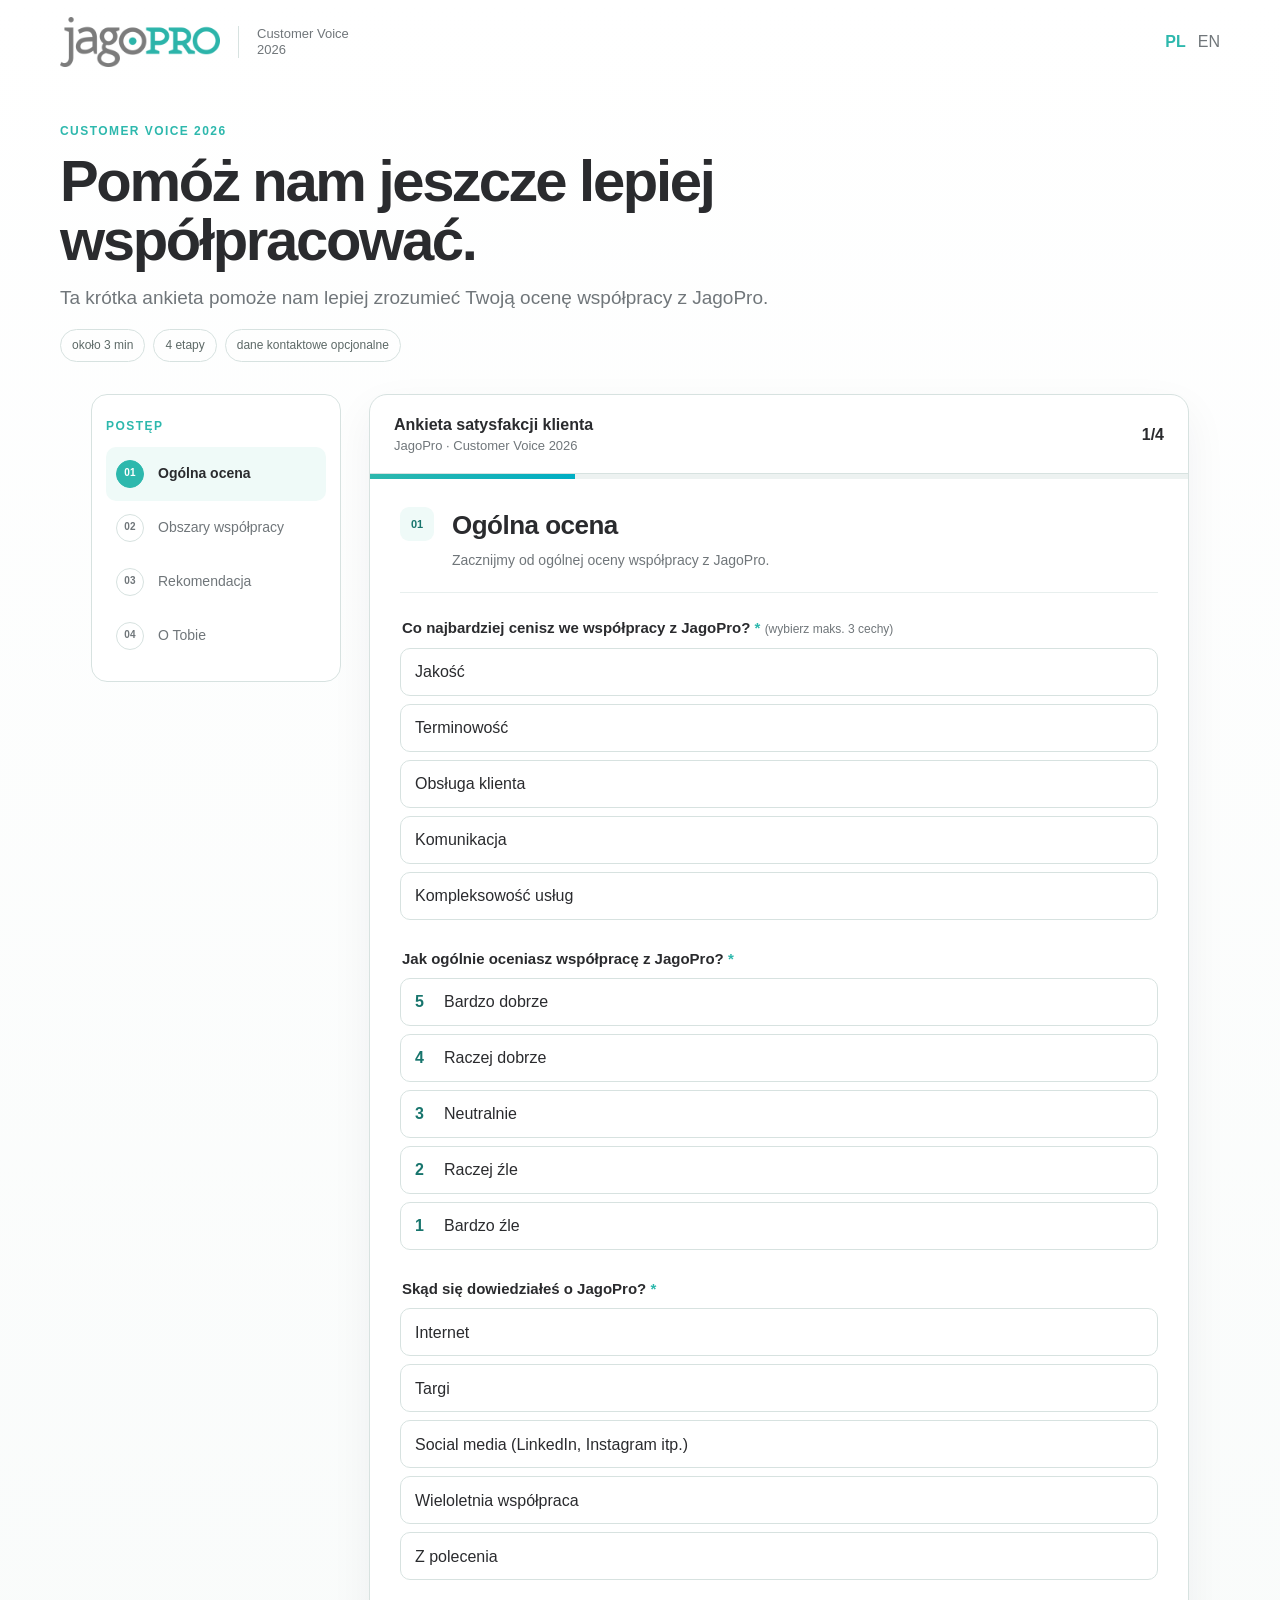
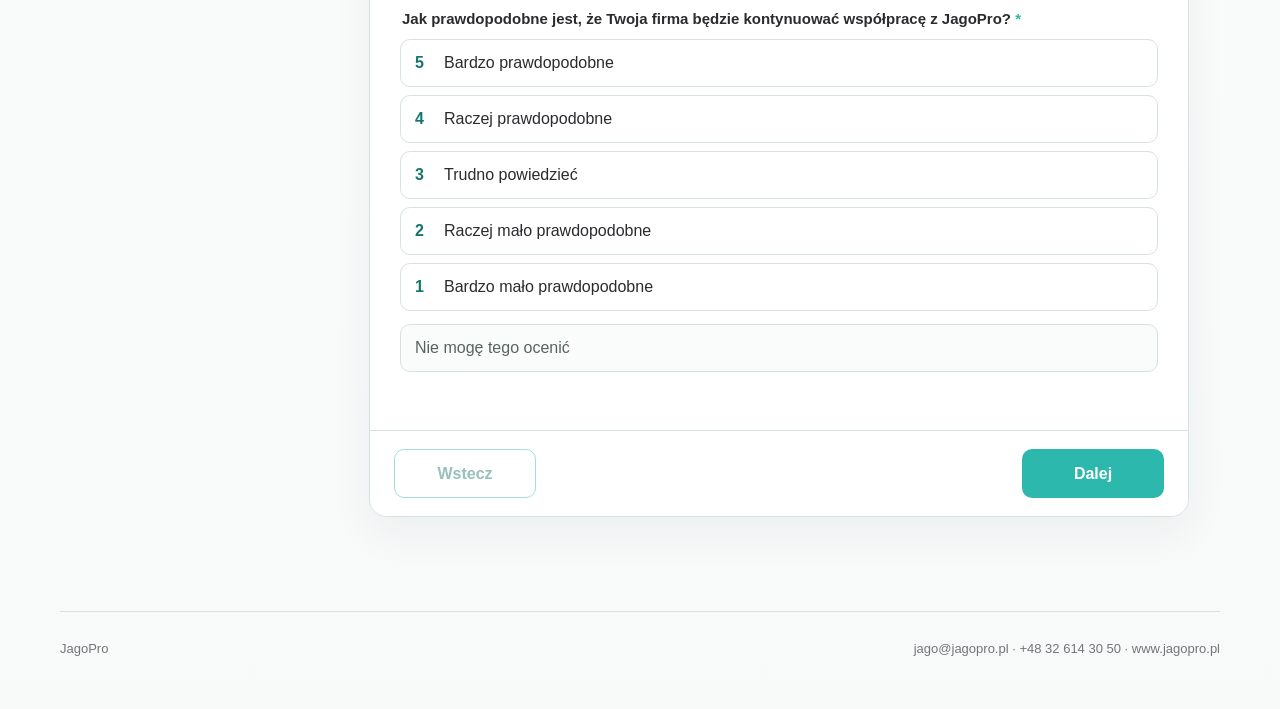
==== commit 22707847: "Apply Dagmara survey requirements to Polish version" ====
--- a/pl.html
+++ b/pl.html
@@ -24,9 +24,9 @@
   <section class="survey-hero">
     <span class="eyebrow">Customer Voice 2026</span>
     <h1>Pomóż nam jeszcze lepiej współpracować.</h1>
-    <p>Ta krótka ankieta pomoże nam zrozumieć, co działa dobrze i na czym warto skupić się w pierwszej kolejności.</p>
+    <p>Ta krótka ankieta pomoże nam lepiej zrozumieć Twoją ocenę współpracy z JagoPro.</p>
     <div class="survey-meta" aria-label="Informacje o ankiecie">
-      <span>około 3 min</span><span>5 etapów</span><span>dane kontaktowe opcjonalne</span>
+      <span>około 3 min</span><span>4 etapy</span><span>dane kontaktowe opcjonalne</span>
     </div>
   </section>
 
@@ -36,22 +36,21 @@
       <ol>
         <li><button type="button" class="step-button active" data-step="0"><span class="step-number">01</span><span>Ogólna ocena</span></button></li>
         <li><button type="button" class="step-button" data-step="1" disabled><span class="step-number">02</span><span>Obszary współpracy</span></button></li>
-        <li><button type="button" class="step-button" data-step="2" disabled><span class="step-number">03</span><span>Co poprawić</span></button></li>
-        <li><button type="button" class="step-button" data-step="3" disabled><span class="step-number">04</span><span>Co działa dobrze</span></button></li>
-        <li><button type="button" class="step-button" data-step="4" disabled><span class="step-number">05</span><span>O Tobie</span></button></li>
+        <li><button type="button" class="step-button" data-step="2" disabled><span class="step-number">03</span><span>Rekomendacja</span></button></li>
+        <li><button type="button" class="step-button" data-step="3" disabled><span class="step-number">04</span><span>O Tobie</span></button></li>
       </ol>
     </aside>
 
     <div class="mobile-stepbar" aria-live="polite">
-      <div><span id="mobile-step-count">1 z 5</span><strong id="mobile-step-title">Ogólna ocena</strong></div>
-      <div class="mobile-dots" aria-hidden="true"><i class="active"></i><i></i><i></i><i></i><i></i></div>
+      <div><span id="mobile-step-count">1 z 4</span><strong id="mobile-step-title">Ogólna ocena</strong></div>
+      <div class="mobile-dots" aria-hidden="true"><i class="active"></i><i></i><i></i><i></i></div>
     </div>
 
     <div class="card survey-card-v2">
       <div id="form-body-wrap">
         <div class="card-head card-head-v2">
           <div><b>Ankieta satysfakcji klienta</b><div class="hint">JagoPro · Customer Voice 2026</div></div>
-          <b id="step-count">1/5</b>
+          <b id="step-count">1/4</b>
         </div>
         <div class="progress" aria-hidden="true"><span id="progress-fill"></span></div>
 
@@ -60,31 +59,19 @@
             <section class="section active" data-title="Ogólna ocena">
               <div class="section-heading">
                 <span class="section-kicker">01</span>
-                <div><h2>Ogólna ocena</h2><p>Zacznijmy od ogólnego obrazu współpracy z JagoPro.</p></div>
-              </div>
-
-              <fieldset class="question question-fieldset" data-required-group="nps">
-                <legend class="q-label">Na ile prawdopodobne jest, że polecisz JagoPro jako partnera w produkcji kontraktowej? <span class="required">*</span></legend>
-                <div class="nps-grid nps-grid-v2">
-                  <label><input type="radio" name="nps" value="0"><span>0</span></label>
-                  <label><input type="radio" name="nps" value="1"><span>1</span></label>
-                  <label><input type="radio" name="nps" value="2"><span>2</span></label>
-                  <label><input type="radio" name="nps" value="3"><span>3</span></label>
-                  <label><input type="radio" name="nps" value="4"><span>4</span></label>
-                  <label><input type="radio" name="nps" value="5"><span>5</span></label>
-                  <label><input type="radio" name="nps" value="6"><span>6</span></label>
-                  <label><input type="radio" name="nps" value="7"><span>7</span></label>
-                  <label><input type="radio" name="nps" value="8"><span>8</span></label>
-                  <label><input type="radio" name="nps" value="9"><span>9</span></label>
-                  <label><input type="radio" name="nps" value="10"><span>10</span></label>
-                </div>
-                <div class="nps-legend"><span>Zdecydowanie nie</span><span>Zdecydowanie tak</span></div>
-              </fieldset>
-
-              <div class="question">
-                <label class="q-label" id="nps-reason-label" for="nps_reason">Co miało największy wpływ na tę ocenę? <span class="optional">(opcjonalnie)</span></label>
-                <textarea id="nps_reason" name="nps_reason" placeholder="Wystarczy krótka odpowiedź."></textarea>
-              </div>
+                <div><h2>Ogólna ocena</h2><p>Zacznijmy od ogólnej oceny współpracy z JagoPro.</p></div>
+              </div>
+
+              <fieldset class="question question-fieldset" data-required-group="valued_features" data-max-choices="3">
+                <legend class="q-label">Co najbardziej cenisz we współpracy z JagoPro? <span class="required">*</span> <span class="optional">(wybierz maks. 3 cechy)</span></legend>
+                <div class="choice-list">
+                  <label><input type="checkbox" name="valued_features" value="quality"><span>Jakość</span></label>
+                  <label><input type="checkbox" name="valued_features" value="delivery"><span>Terminowość</span></label>
+                  <label><input type="checkbox" name="valued_features" value="customer_service"><span>Obsługa klienta</span></label>
+                  <label><input type="checkbox" name="valued_features" value="communication"><span>Komunikacja</span></label>
+                  <label><input type="checkbox" name="valued_features" value="comprehensive_services"><span>Kompleksowość usług</span></label>
+                </div>
+              </fieldset>
 
               <fieldset class="question question-fieldset" data-required-group="overall">
                 <legend class="q-label">Jak ogólnie oceniasz współpracę z JagoPro? <span class="required">*</span></legend>
@@ -97,17 +84,21 @@
                 </div>
               </fieldset>
 
-              <fieldset class="question question-fieldset" data-required-group="competitor">
-                <legend class="q-label">Jak JagoPro wypada na tle innych producentów lub dostawców, z którymi współpracujesz? <span class="required">*</span></legend>
+              <fieldset class="question question-fieldset" data-required-group="source">
+                <legend class="q-label">Skąd się dowiedziałeś o JagoPro? <span class="required">*</span></legend>
                 <div class="choice-list">
-                  <label><input type="radio" name="competitor" value="5"><span>Zdecydowanie lepiej</span></label>
-                  <label><input type="radio" name="competitor" value="4"><span>Raczej lepiej</span></label>
-                  <label><input type="radio" name="competitor" value="3"><span>Podobnie</span></label>
-                  <label><input type="radio" name="competitor" value="2"><span>Raczej gorzej</span></label>
-                  <label><input type="radio" name="competitor" value="1"><span>Zdecydowanie gorzej</span></label>
-                  <label class="neutral-choice-v2"><input type="radio" name="competitor" value="na"><span>Trudno mi porównać</span></label>
-                </div>
-              </fieldset>
+                  <label><input type="radio" name="source" value="internet"><span>Internet</span></label>
+                  <label><input type="radio" name="source" value="trade_fairs"><span>Targi</span></label>
+                  <label><input type="radio" name="source" value="social_media"><span>Social media (LinkedIn, Instagram itp.)</span></label>
+                  <label><input type="radio" name="source" value="long_term_cooperation"><span>Wieloletnia współpraca</span></label>
+                  <label><input type="radio" name="source" value="referral"><span>Z polecenia</span></label>
+                </div>
+              </fieldset>
+
+              <div class="question" id="referral-source-wrap" hidden>
+                <label class="q-label" for="referral_source">Z czyjego polecenia? <span class="optional">(opcjonalnie)</span></label>
+                <input id="referral_source" name="referral_source" type="text" placeholder="np. znajomi, partner biznesowy">
+              </div>
 
               <fieldset class="question question-fieldset" data-required-group="future_relationship">
                 <legend class="q-label">Jak prawdopodobne jest, że Twoja firma będzie kontynuować współpracę z JagoPro? <span class="required">*</span></legend>
@@ -125,83 +116,62 @@
             <section class="section" data-title="Obszary współpracy">
               <div class="section-heading">
                 <span class="section-kicker">02</span>
-                <div><h2>Obszary współpracy</h2><p>Oceń każdy obszar osobno. Jeśli nie dotyczy Twojej współpracy z JagoPro, wybierz „—”.</p></div>
-              </div>
-              <div class="scale-key"><span><b>5</b> bardzo dobrze</span><span><b>3</b> neutralnie</span><span><b>1</b> bardzo źle</span><span><b>—</b> trudno ocenić</span></div>
+                <div><h2>Jak oceniasz poszczególne obszary współpracy?</h2><p>Oceń każdy obszar w skali od 1 do 5.</p></div>
+              </div>
+              <div class="scale-key"><span><b>5</b> bardzo dobrze</span><span><b>3</b> neutralnie</span><span><b>1</b> bardzo źle</span></div>
 
               <div class="driver-grid">
                 <fieldset class="driver-card" data-required-group="quality"><legend>Jakość produktu</legend><div class="rating-row">
-                  <label><input type="radio" name="quality" value="5"><span>5</span></label><label><input type="radio" name="quality" value="4"><span>4</span></label><label><input type="radio" name="quality" value="3"><span>3</span></label><label><input type="radio" name="quality" value="2"><span>2</span></label><label><input type="radio" name="quality" value="1"><span>1</span></label><label class="na"><input type="radio" name="quality" value="na"><span>—</span></label>
-                </div></fieldset>
-                <fieldset class="driver-card" data-required-group="delivery"><legend>Niezawodność realizacji dostaw</legend><div class="rating-row">
-                  <label><input type="radio" name="delivery" value="5"><span>5</span></label><label><input type="radio" name="delivery" value="4"><span>4</span></label><label><input type="radio" name="delivery" value="3"><span>3</span></label><label><input type="radio" name="delivery" value="2"><span>2</span></label><label><input type="radio" name="delivery" value="1"><span>1</span></label><label class="na"><input type="radio" name="delivery" value="na"><span>—</span></label>
-                </div></fieldset>
-                <fieldset class="driver-card" data-required-group="communication"><legend>Jakość komunikacji</legend><div class="rating-row">
-                  <label><input type="radio" name="communication" value="5"><span>5</span></label><label><input type="radio" name="communication" value="4"><span>4</span></label><label><input type="radio" name="communication" value="3"><span>3</span></label><label><input type="radio" name="communication" value="2"><span>2</span></label><label><input type="radio" name="communication" value="1"><span>1</span></label><label class="na"><input type="radio" name="communication" value="na"><span>—</span></label>
+                  <label><input type="radio" name="quality" value="5"><span>5</span></label><label><input type="radio" name="quality" value="4"><span>4</span></label><label><input type="radio" name="quality" value="3"><span>3</span></label><label><input type="radio" name="quality" value="2"><span>2</span></label><label><input type="radio" name="quality" value="1"><span>1</span></label>
+                </div></fieldset>
+                <fieldset class="driver-card" data-required-group="delivery"><legend>Terminowość realizacji dostaw</legend><div class="rating-row">
+                  <label><input type="radio" name="delivery" value="5"><span>5</span></label><label><input type="radio" name="delivery" value="4"><span>4</span></label><label><input type="radio" name="delivery" value="3"><span>3</span></label><label><input type="radio" name="delivery" value="2"><span>2</span></label><label><input type="radio" name="delivery" value="1"><span>1</span></label>
+                </div></fieldset>
+                <fieldset class="driver-card" data-required-group="communication"><legend>Jakość komunikacji i obsługi Klienta</legend><div class="rating-row">
+                  <label><input type="radio" name="communication" value="5"><span>5</span></label><label><input type="radio" name="communication" value="4"><span>4</span></label><label><input type="radio" name="communication" value="3"><span>3</span></label><label><input type="radio" name="communication" value="2"><span>2</span></label><label><input type="radio" name="communication" value="1"><span>1</span></label>
                 </div></fieldset>
                 <fieldset class="driver-card" data-required-group="proactive"><legend>Informowanie o zmianach i ryzykach</legend><div class="rating-row">
-                  <label><input type="radio" name="proactive" value="5"><span>5</span></label><label><input type="radio" name="proactive" value="4"><span>4</span></label><label><input type="radio" name="proactive" value="3"><span>3</span></label><label><input type="radio" name="proactive" value="2"><span>2</span></label><label><input type="radio" name="proactive" value="1"><span>1</span></label><label class="na"><input type="radio" name="proactive" value="na"><span>—</span></label>
-                </div></fieldset>
-                <fieldset class="driver-card" data-required-group="technical"><legend>Wsparcie techniczne</legend><div class="rating-row">
-                  <label><input type="radio" name="technical" value="5"><span>5</span></label><label><input type="radio" name="technical" value="4"><span>4</span></label><label><input type="radio" name="technical" value="3"><span>3</span></label><label><input type="radio" name="technical" value="2"><span>2</span></label><label><input type="radio" name="technical" value="1"><span>1</span></label><label class="na"><input type="radio" name="technical" value="na"><span>—</span></label>
-                </div></fieldset>
-                <fieldset class="driver-card" data-required-group="flexibility"><legend>Elastyczność we współpracy</legend><div class="rating-row">
-                  <label><input type="radio" name="flexibility" value="5"><span>5</span></label><label><input type="radio" name="flexibility" value="4"><span>4</span></label><label><input type="radio" name="flexibility" value="3"><span>3</span></label><label><input type="radio" name="flexibility" value="2"><span>2</span></label><label><input type="radio" name="flexibility" value="1"><span>1</span></label><label class="na"><input type="radio" name="flexibility" value="na"><span>—</span></label>
+                  <label><input type="radio" name="proactive" value="5"><span>5</span></label><label><input type="radio" name="proactive" value="4"><span>4</span></label><label><input type="radio" name="proactive" value="3"><span>3</span></label><label><input type="radio" name="proactive" value="2"><span>2</span></label><label><input type="radio" name="proactive" value="1"><span>1</span></label>
+                </div></fieldset>
+                <fieldset class="driver-card" data-required-group="flexibility"><legend>Elastyczność współpracy</legend><div class="rating-row">
+                  <label><input type="radio" name="flexibility" value="5"><span>5</span></label><label><input type="radio" name="flexibility" value="4"><span>4</span></label><label><input type="radio" name="flexibility" value="3"><span>3</span></label><label><input type="radio" name="flexibility" value="2"><span>2</span></label><label><input type="radio" name="flexibility" value="1"><span>1</span></label>
                 </div></fieldset>
                 <fieldset class="driver-card" data-required-group="development"><legend>Wsparcie w rozwoju i wdrażaniu produktów</legend><div class="rating-row">
-                  <label><input type="radio" name="development" value="5"><span>5</span></label><label><input type="radio" name="development" value="4"><span>4</span></label><label><input type="radio" name="development" value="3"><span>3</span></label><label><input type="radio" name="development" value="2"><span>2</span></label><label><input type="radio" name="development" value="1"><span>1</span></label><label class="na"><input type="radio" name="development" value="na"><span>—</span></label>
+                  <label><input type="radio" name="development" value="5"><span>5</span></label><label><input type="radio" name="development" value="4"><span>4</span></label><label><input type="radio" name="development" value="3"><span>3</span></label><label><input type="radio" name="development" value="2"><span>2</span></label><label><input type="radio" name="development" value="1"><span>1</span></label>
                 </div></fieldset>
                 <fieldset class="driver-card" data-required-group="complaints"><legend>Rozwiązywanie problemów i reklamacji</legend><div class="rating-row">
-                  <label><input type="radio" name="complaints" value="5"><span>5</span></label><label><input type="radio" name="complaints" value="4"><span>4</span></label><label><input type="radio" name="complaints" value="3"><span>3</span></label><label><input type="radio" name="complaints" value="2"><span>2</span></label><label><input type="radio" name="complaints" value="1"><span>1</span></label><label class="na"><input type="radio" name="complaints" value="na"><span>—</span></label>
-                </div></fieldset>
-              </div>
-            </section>
-
-            <section class="section" data-title="Co poprawić">
+                  <label><input type="radio" name="complaints" value="5"><span>5</span></label><label><input type="radio" name="complaints" value="4"><span>4</span></label><label><input type="radio" name="complaints" value="3"><span>3</span></label><label><input type="radio" name="complaints" value="2"><span>2</span></label><label><input type="radio" name="complaints" value="1"><span>1</span></label>
+                </div></fieldset>
+              </div>
+            </section>
+
+            <section class="section" data-title="Rekomendacja">
               <div class="section-heading">
                 <span class="section-kicker">03</span>
-                <div><h2>Co poprawić</h2><p>Jeśli mielibyśmy skupić się na jednej rzeczy, chcemy wybrać tę naprawdę ważną.</p></div>
-              </div>
-              <div class="question">
-                <label class="q-label" for="improvement_priority">Na czym powinniśmy skupić się w pierwszej kolejności? <span class="required">*</span></label>
-                <select id="improvement_priority" name="improvement_priority" required>
-                  <option value="">Wybierz obszar</option>
-                  <option value="quality">Jakość produktu</option>
-                  <option value="delivery">Niezawodność realizacji dostaw</option>
-                  <option value="communication">Jakość komunikacji</option>
-                  <option value="proactive">Informowanie o zmianach i ryzykach</option>
-                  <option value="technical">Wsparcie techniczne</option>
-                  <option value="flexibility">Elastyczność we współpracy</option>
-                  <option value="development">Wsparcie w rozwoju i wdrażaniu produktów</option>
-                  <option value="complaints">Rozwiązywanie problemów i reklamacji</option>
-                  <option value="other">Inny obszar</option>
-                  <option value="none">Nie widzę obecnie jednego wyraźnego obszaru wymagającego poprawy</option>
-                </select>
-              </div>
-              <div class="question" id="improvement-reason-wrap">
-                <label class="q-label" for="improvement_reason">Co powinniśmy zrobić lepiej? <span class="optional">(opcjonalnie)</span></label>
-                <textarea id="improvement_reason" name="improvement_reason" placeholder="Jeśli możesz, podaj przykład lub krótko opisz, co powinniśmy zmienić."></textarea>
-              </div>
-            </section>
-
-            <section class="section" data-title="Co działa dobrze">
-              <div class="section-heading">
-                <span class="section-kicker">04</span>
-                <div><h2>Co działa dobrze</h2><p>Nie chcemy poprawiać dobrych rzeczy przy okazji naprawiania innych.</p></div>
-              </div>
-              <div class="question">
-                <label class="q-label" for="keep_comment">Co działa szczególnie dobrze we współpracy z JagoPro i warto to zachować? <span class="optional">(opcjonalnie)</span></label>
-                <textarea id="keep_comment" name="keep_comment" placeholder="Co cenisz najbardziej?"></textarea>
-              </div>
+                <div><h2>Rekomendacja</h2><p>Na koniec chcemy poznać Twoją ogólną skłonność do polecenia JagoPro.</p></div>
+              </div>
+
+              <fieldset class="question question-fieldset" data-required-group="nps">
+                <legend class="q-label">Na ile prawdopodobne jest, że polecisz JagoPro jako partnera w produkcji kontraktowej? <span class="required">*</span></legend>
+                <div class="rating-row">
+                  <label><input type="radio" name="nps" value="1"><span>1</span></label>
+                  <label><input type="radio" name="nps" value="2"><span>2</span></label>
+                  <label><input type="radio" name="nps" value="3"><span>3</span></label>
+                  <label><input type="radio" name="nps" value="4"><span>4</span></label>
+                  <label><input type="radio" name="nps" value="5"><span>5</span></label>
+                </div>
+                <div class="nps-legend"><span>Zdecydowanie nie</span><span>Zdecydowanie tak</span></div>
+              </fieldset>
+
               <div class="question">
                 <label class="q-label" for="additional_comment">Czy jest jeszcze coś, czym chcesz się z nami podzielić? <span class="optional">(opcjonalnie)</span></label>
-                <textarea id="additional_comment" name="additional_comment" placeholder="Możesz dodać inną uwagę, sugestię lub dodatkowy kontekst."></textarea>
+                <textarea id="additional_comment" name="additional_comment" placeholder="Możesz dodać dodatkową informację, uwagę lub sugestię."></textarea>
               </div>
             </section>
 
             <section class="section" data-title="O Tobie">
               <div class="section-heading">
-                <span class="section-kicker">05</span>
+                <span class="section-kicker">04</span>
                 <div><h2>O Tobie</h2><p>Na koniec kilka informacji, które pomogą nam właściwie odczytać Twoją opinię.</p></div>
               </div>
               <div class="question">
@@ -210,15 +180,24 @@
               </div>
               <div class="grid-2">
                 <div class="question">
-                  <label class="q-label" for="role">Który obszar najlepiej opisuje Twoją rolę we współpracy z JagoPro? <span class="required">*</span></label>
+                  <label class="q-label" for="role">W jakim obszarze pracujesz? <span class="required">*</span></label>
                   <select id="role" name="role" required>
-                    <option value="">Wybierz obszar</option><option value="procurement">Zakupy</option><option value="rd">R&amp;D / Rozwój produktu</option><option value="quality">Jakość / Regulatory</option><option value="supply">Łańcuch dostaw / Logistyka</option><option value="sales">Sprzedaż / Marketing / Marka</option><option value="management">Zarząd / Kadra zarządzająca</option><option value="other">Inny obszar</option>
+                    <option value="">Wybierz obszar</option>
+                    <option value="management">Kadra zarządzająca / właściciel</option>
+                    <option value="sales">Dział handlowy / Sprzedaż</option>
+                    <option value="procurement">Zakupy / Łańcuch dostaw</option>
+                    <option value="rd">R&amp;D / Rozwój produktu</option>
+                    <option value="quality">Jakość / Regulatory</option>
                   </select>
                 </div>
                 <div class="question">
                   <label class="q-label" for="cooperation">Jak długo współpracujesz z JagoPro? <span class="required">*</span></label>
                   <select id="cooperation" name="cooperation" required>
-                    <option value="">Wybierz okres</option><option value="lt1">Krócej niż rok</option><option value="1to3">1–3 lata</option><option value="3to5">3–5 lat</option><option value="gt5">Ponad 5 lat</option>
+                    <option value="">Wybierz okres</option>
+                    <option value="lt1">Poniżej 1 roku</option>
+                    <option value="1to5">1–5 lat</option>
+                    <option value="5to10">5–10 lat</option>
+                    <option value="gt10">Powyżej 10 lat</option>
                   </select>
                 </div>
               </div>
@@ -266,4 +245,4 @@
 <script src="assets/config.js?v=2.0"></script>
 <script src="assets/survey.js?v=2.0"></script>
 </body>
-</html>
+</html>
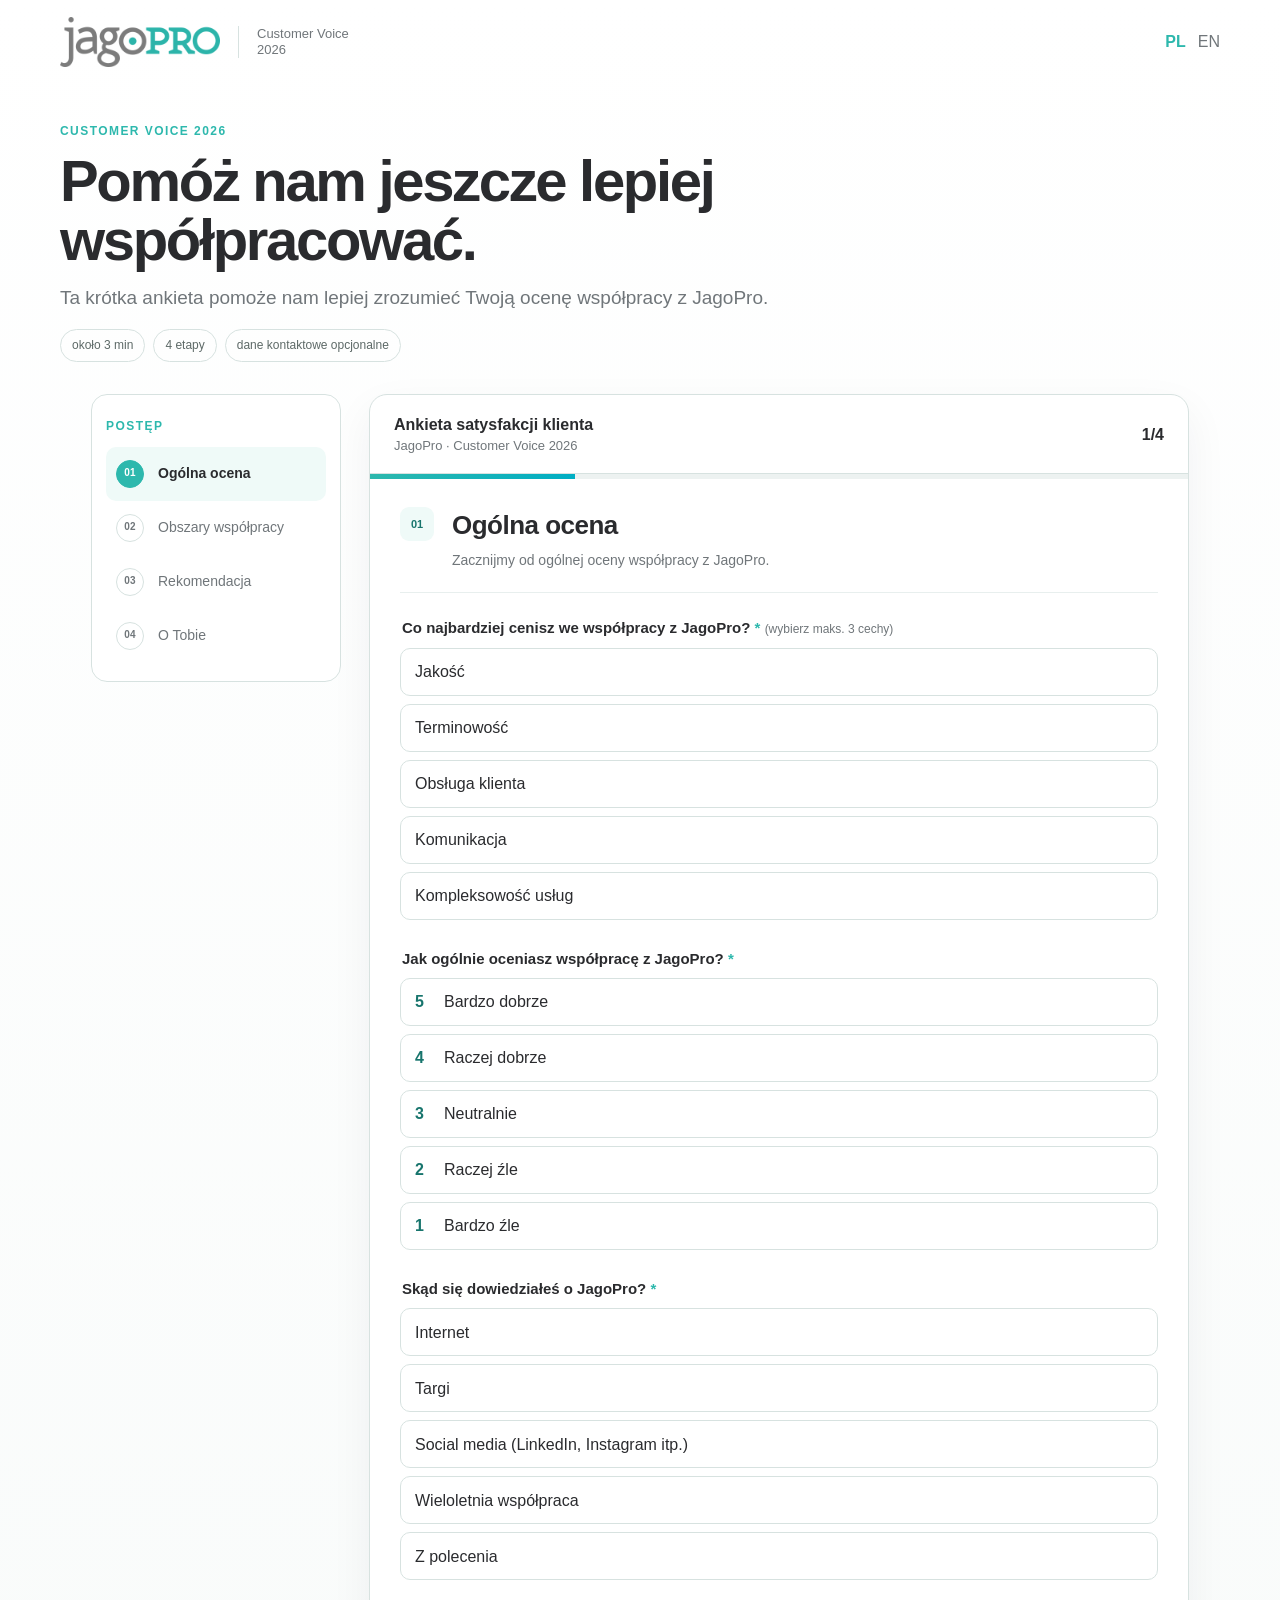
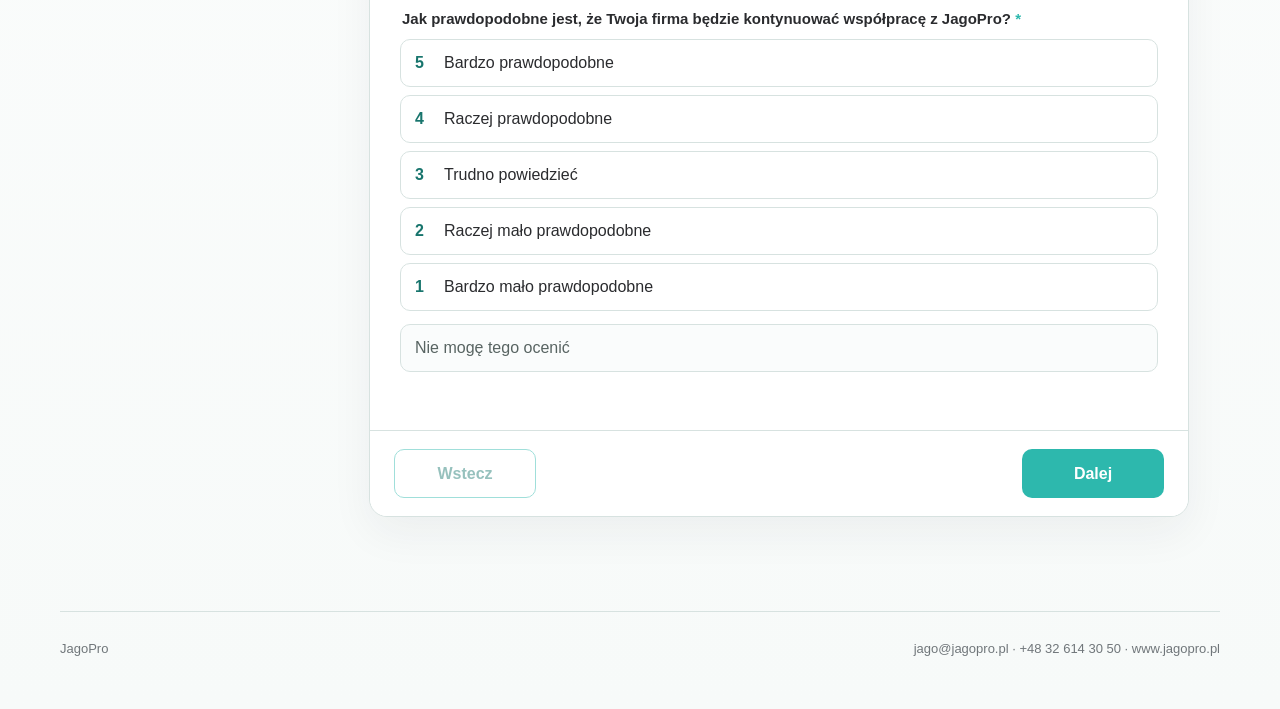
==== commit ed8036b7: "Align referral field with Dagmara feedback" ====
--- a/pl.html
+++ b/pl.html
@@ -96,7 +96,7 @@
               </fieldset>
 
               <div class="question" id="referral-source-wrap" hidden>
-                <label class="q-label" for="referral_source">Z czyjego polecenia? <span class="optional">(opcjonalnie)</span></label>
+                <label class="q-label" for="referral_source">Z czyjego polecenia?</label>
                 <input id="referral_source" name="referral_source" type="text" placeholder="np. znajomi, partner biznesowy">
               </div>
 
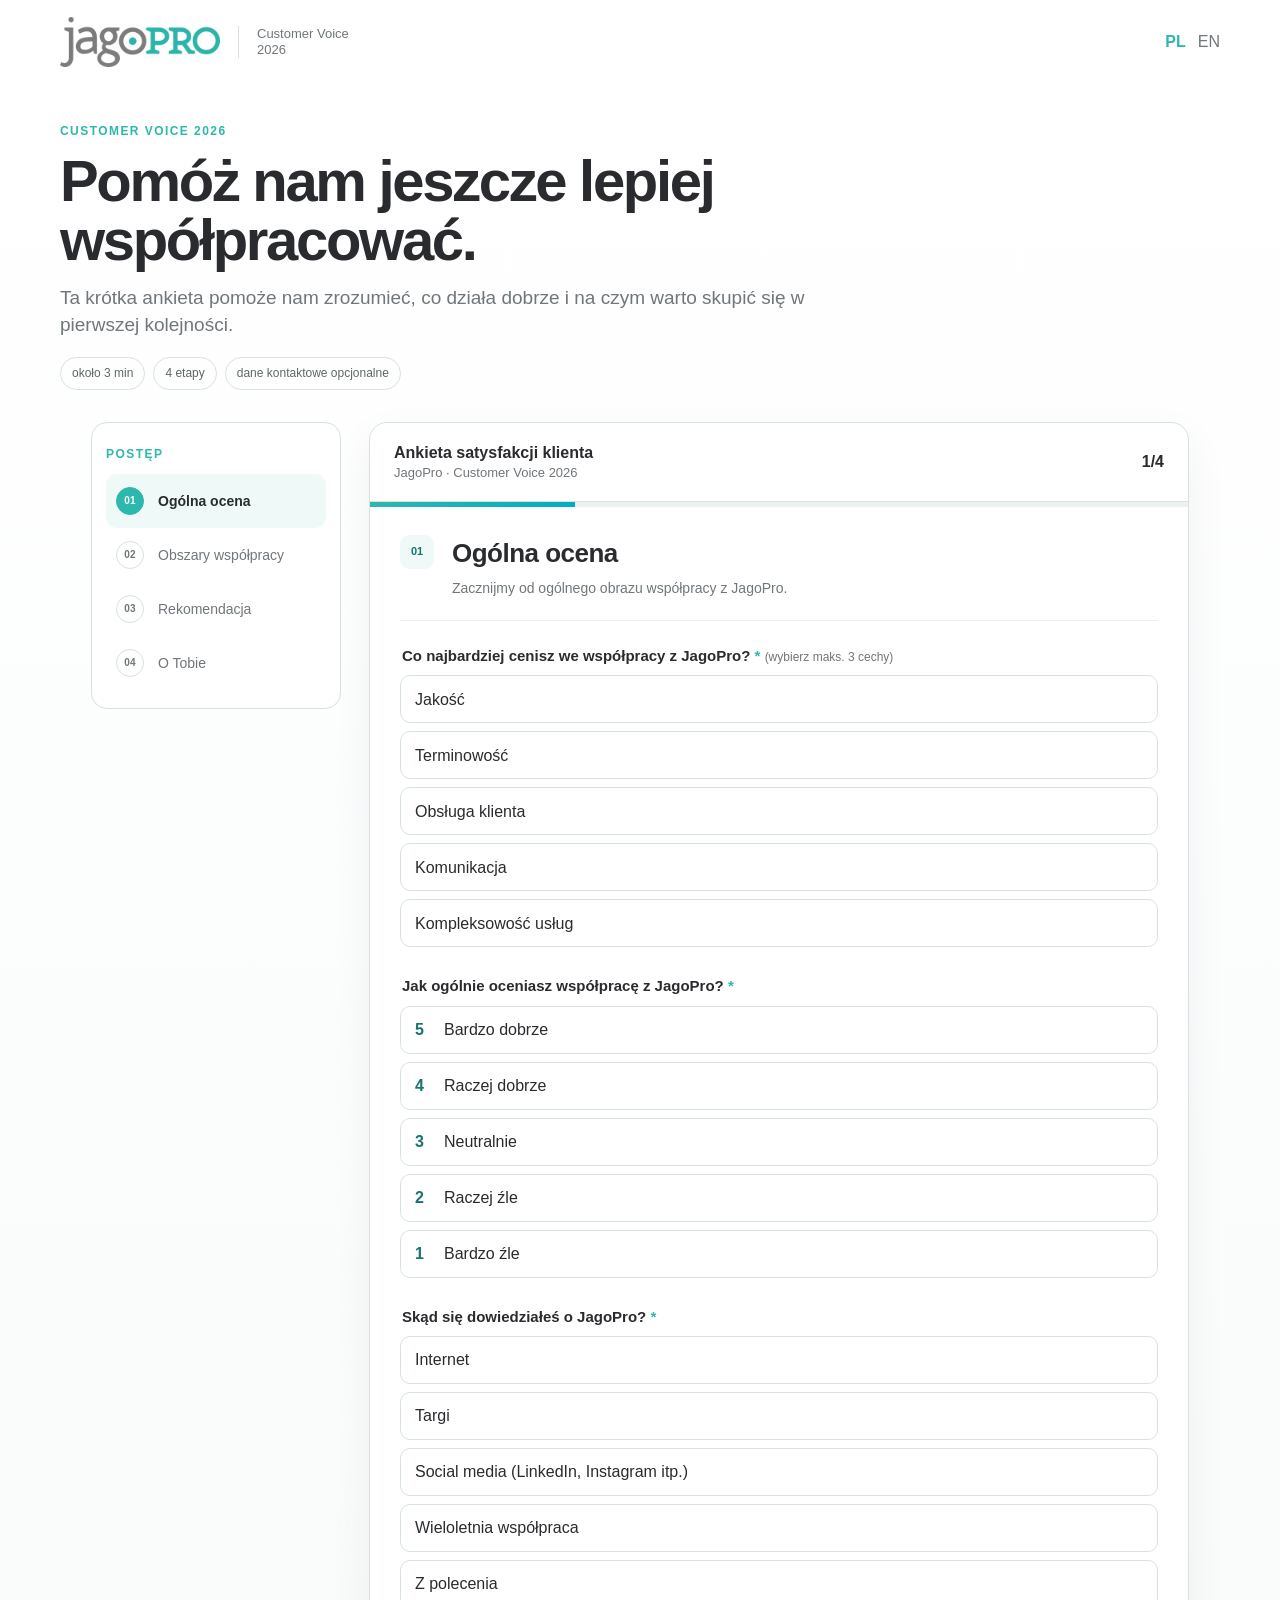
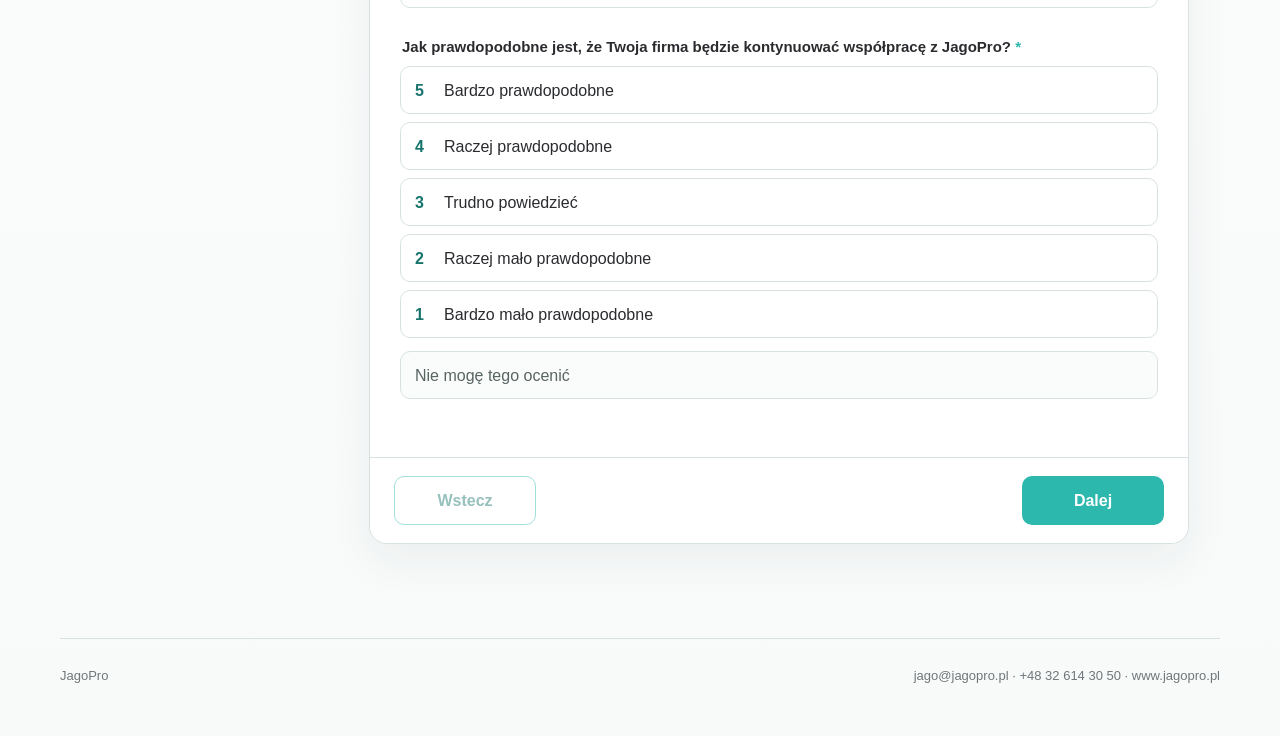
==== commit 173335a7: "Revert unrelated copy changes; keep only Dagmara scope" ====
--- a/pl.html
+++ b/pl.html
@@ -24,7 +24,7 @@
   <section class="survey-hero">
     <span class="eyebrow">Customer Voice 2026</span>
     <h1>Pomóż nam jeszcze lepiej współpracować.</h1>
-    <p>Ta krótka ankieta pomoże nam lepiej zrozumieć Twoją ocenę współpracy z JagoPro.</p>
+    <p>Ta krótka ankieta pomoże nam zrozumieć, co działa dobrze i na czym warto skupić się w pierwszej kolejności.</p>
     <div class="survey-meta" aria-label="Informacje o ankiecie">
       <span>około 3 min</span><span>4 etapy</span><span>dane kontaktowe opcjonalne</span>
     </div>
@@ -59,7 +59,7 @@
             <section class="section active" data-title="Ogólna ocena">
               <div class="section-heading">
                 <span class="section-kicker">01</span>
-                <div><h2>Ogólna ocena</h2><p>Zacznijmy od ogólnej oceny współpracy z JagoPro.</p></div>
+                <div><h2>Ogólna ocena</h2><p>Zacznijmy od ogólnego obrazu współpracy z JagoPro.</p></div>
               </div>
 
               <fieldset class="question question-fieldset" data-required-group="valued_features" data-max-choices="3">
@@ -165,7 +165,7 @@
 
               <div class="question">
                 <label class="q-label" for="additional_comment">Czy jest jeszcze coś, czym chcesz się z nami podzielić? <span class="optional">(opcjonalnie)</span></label>
-                <textarea id="additional_comment" name="additional_comment" placeholder="Możesz dodać dodatkową informację, uwagę lub sugestię."></textarea>
+                <textarea id="additional_comment" name="additional_comment" placeholder="Możesz dodać inną uwagę, sugestię lub dodatkowy kontekst."></textarea>
               </div>
             </section>
 
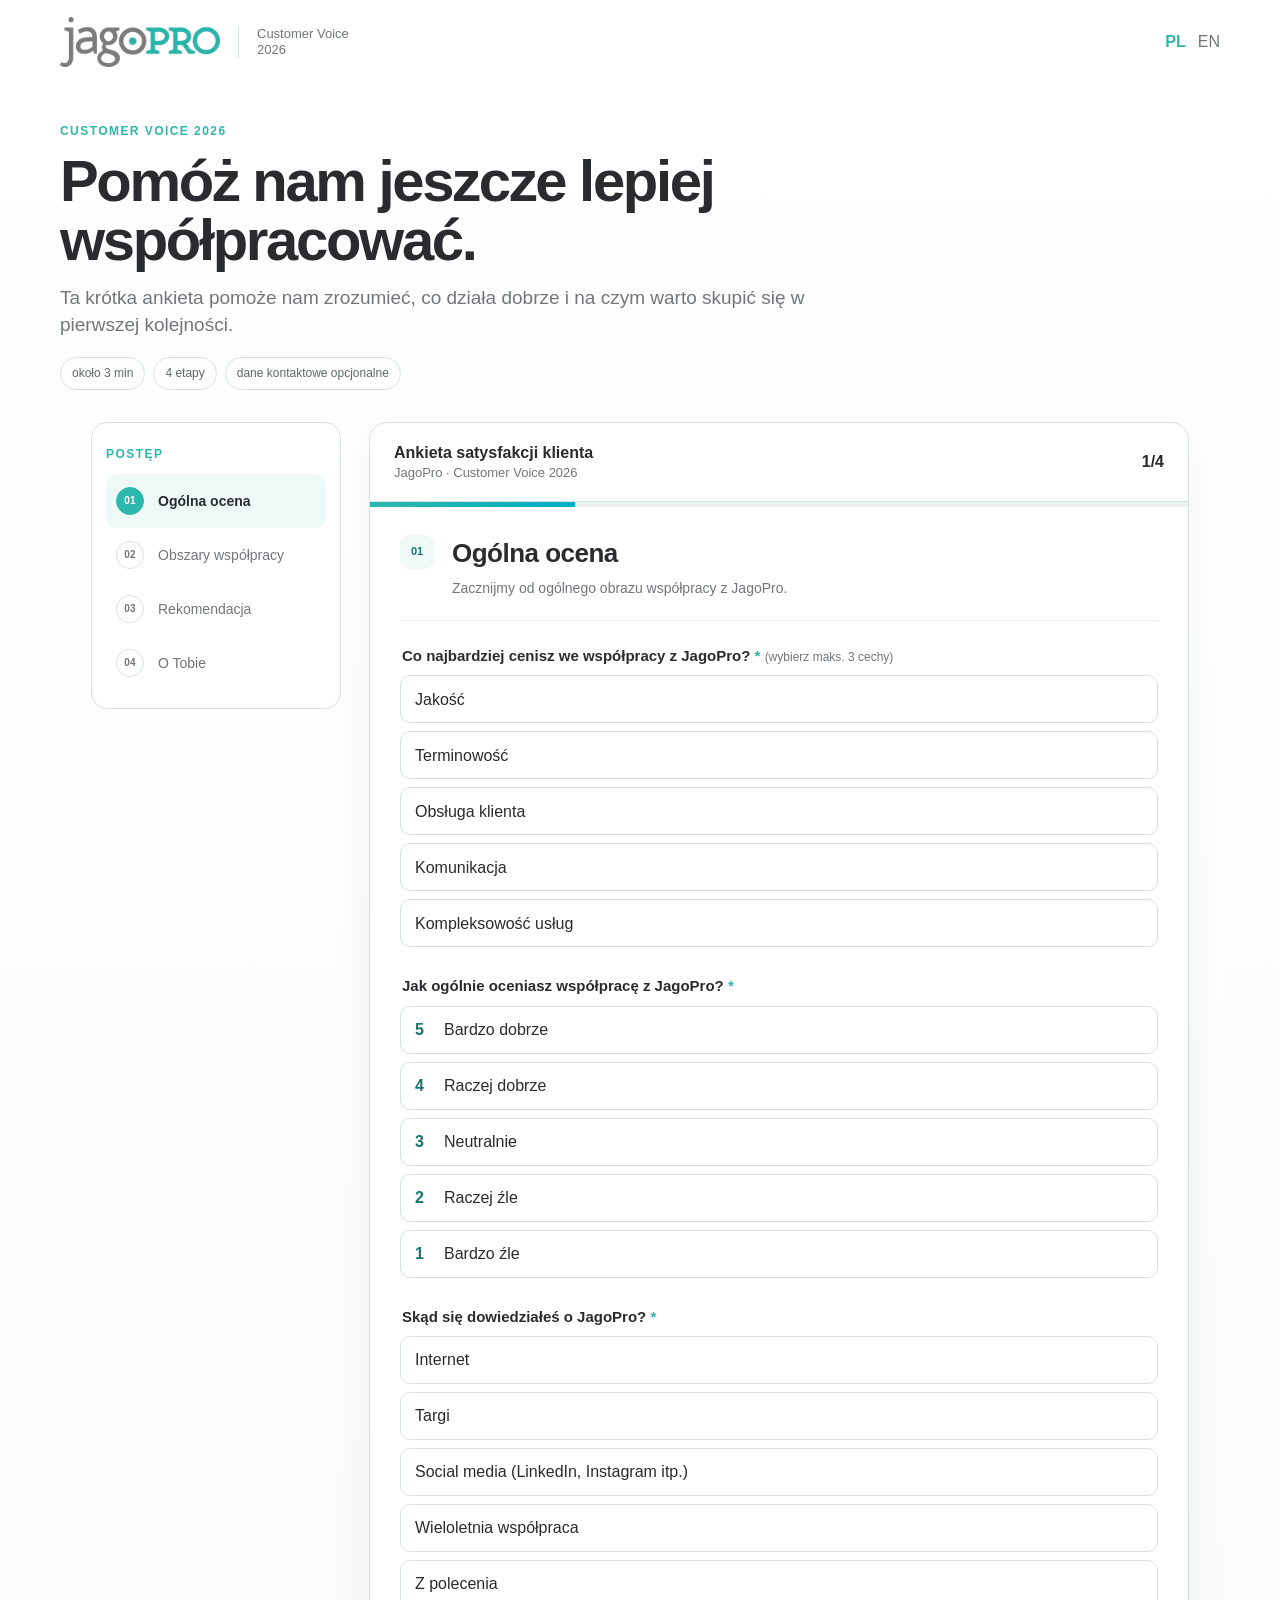
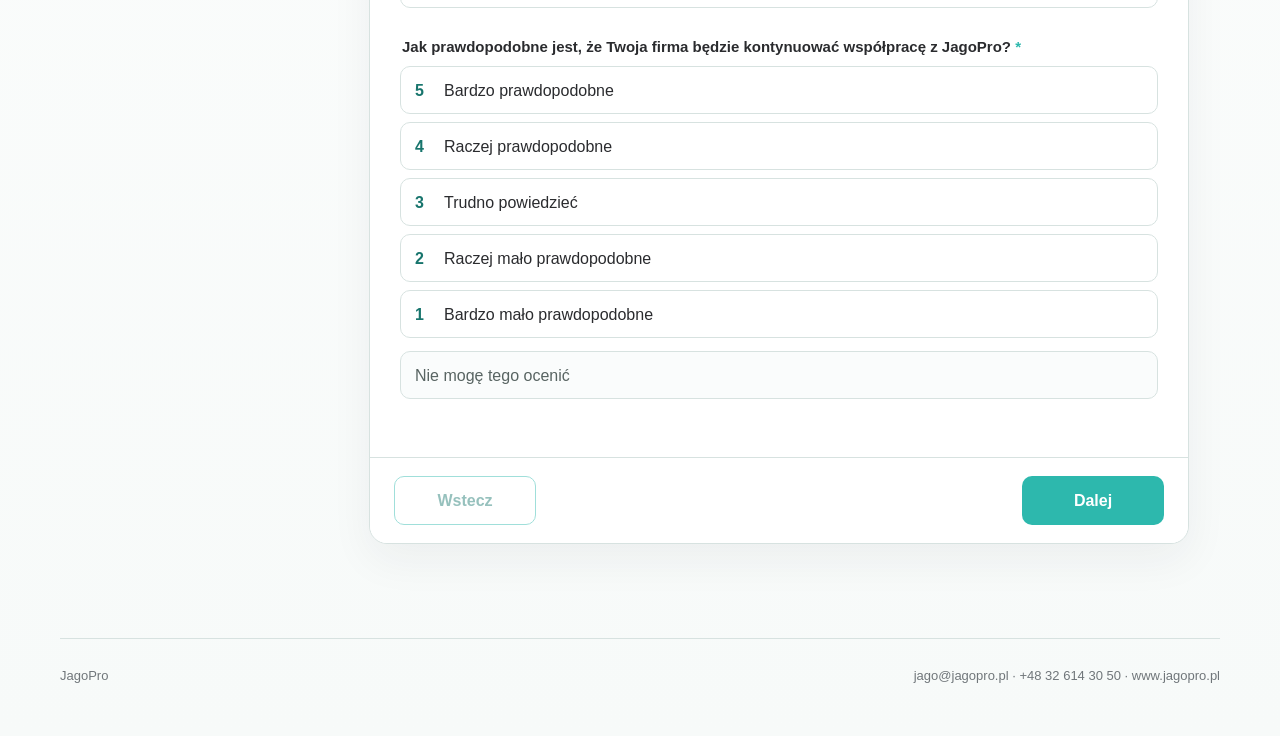
==== commit bf355a09: "Bump survey asset version to 2.1" ====
--- a/pl.html
+++ b/pl.html
@@ -242,7 +242,7 @@
 </main>
 
 <footer class="shell footer"><span>JagoPro</span><span><a class="footer-link" href="mailto:jago@jagopro.pl">jago@jagopro.pl</a> · +48 32 614 30 50 · <a class="footer-link" href="https://www.jagopro.pl" target="_blank" rel="noopener noreferrer">www.jagopro.pl</a></span></footer>
-<script src="assets/config.js?v=2.0"></script>
-<script src="assets/survey.js?v=2.0"></script>
+<script src="assets/config.js?v=2.1"></script>
+<script src="assets/survey.js?v=2.1"></script>
 </body>
 </html>
